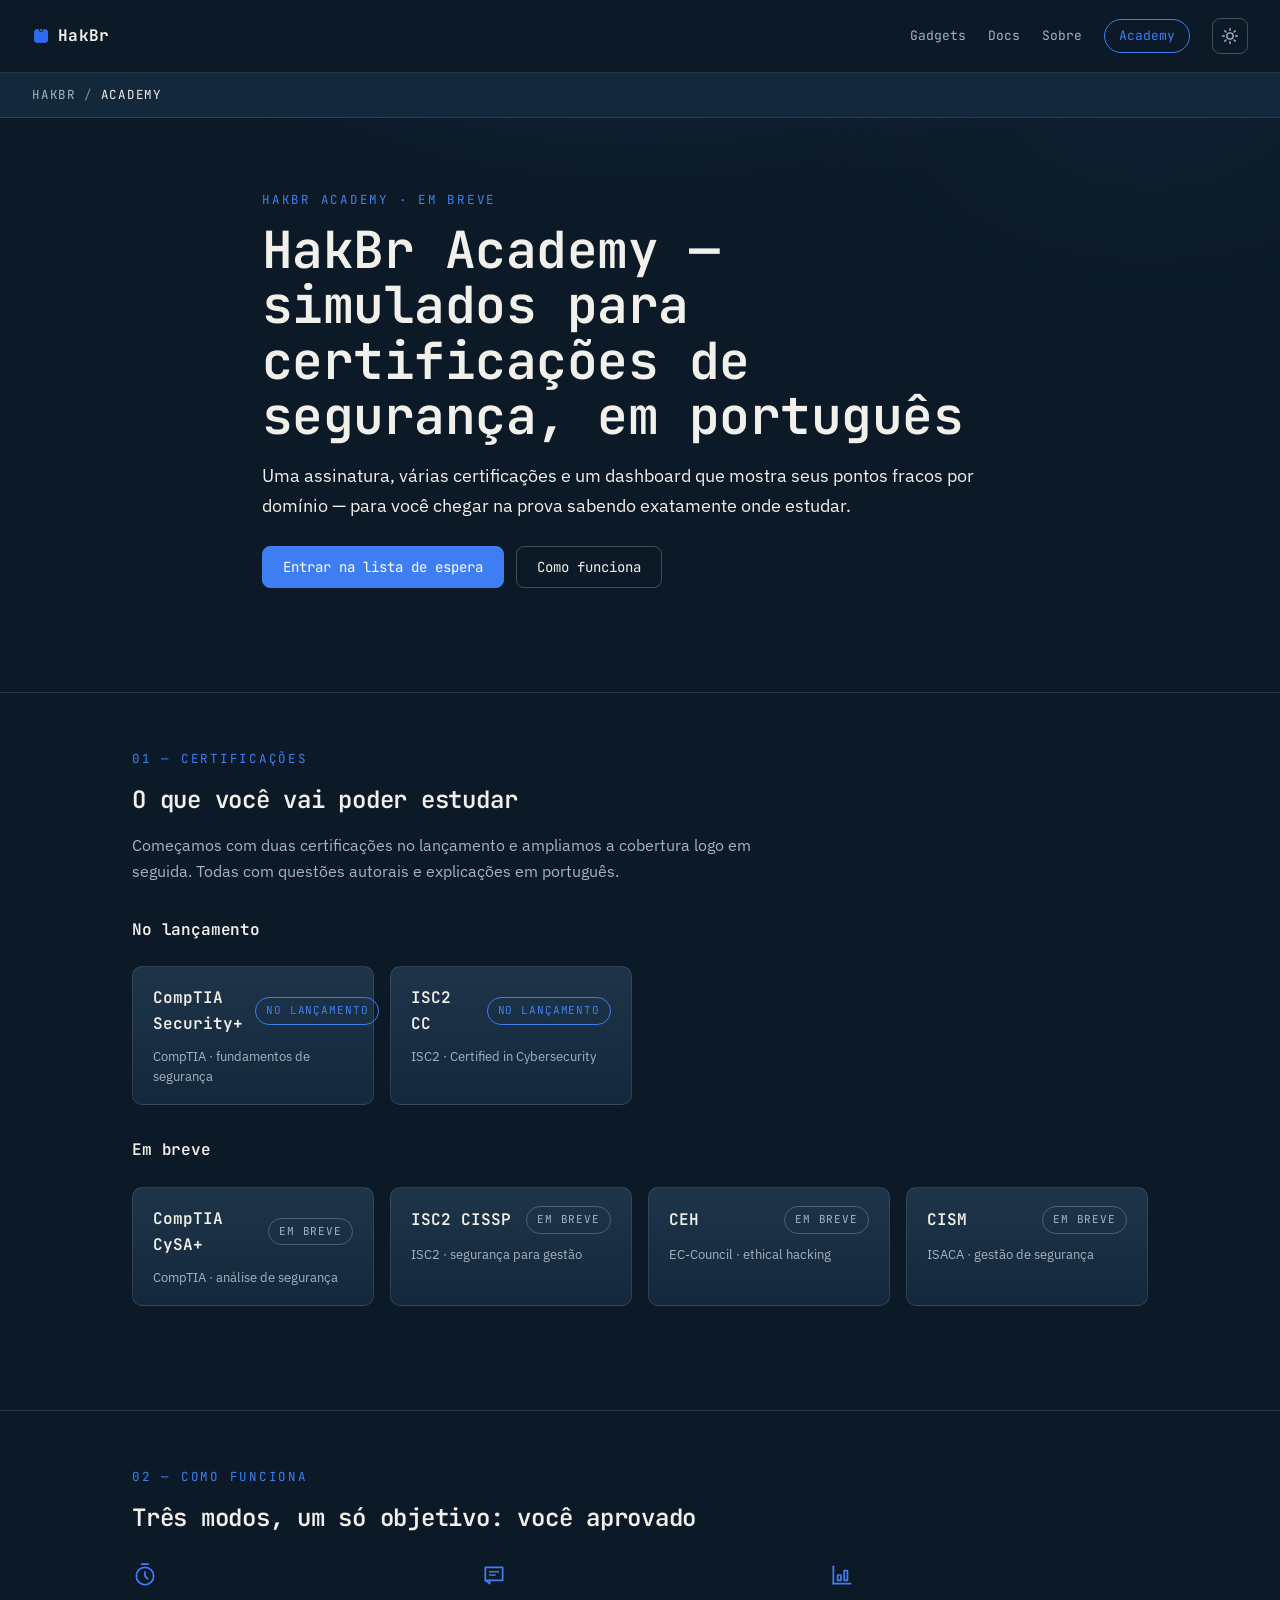
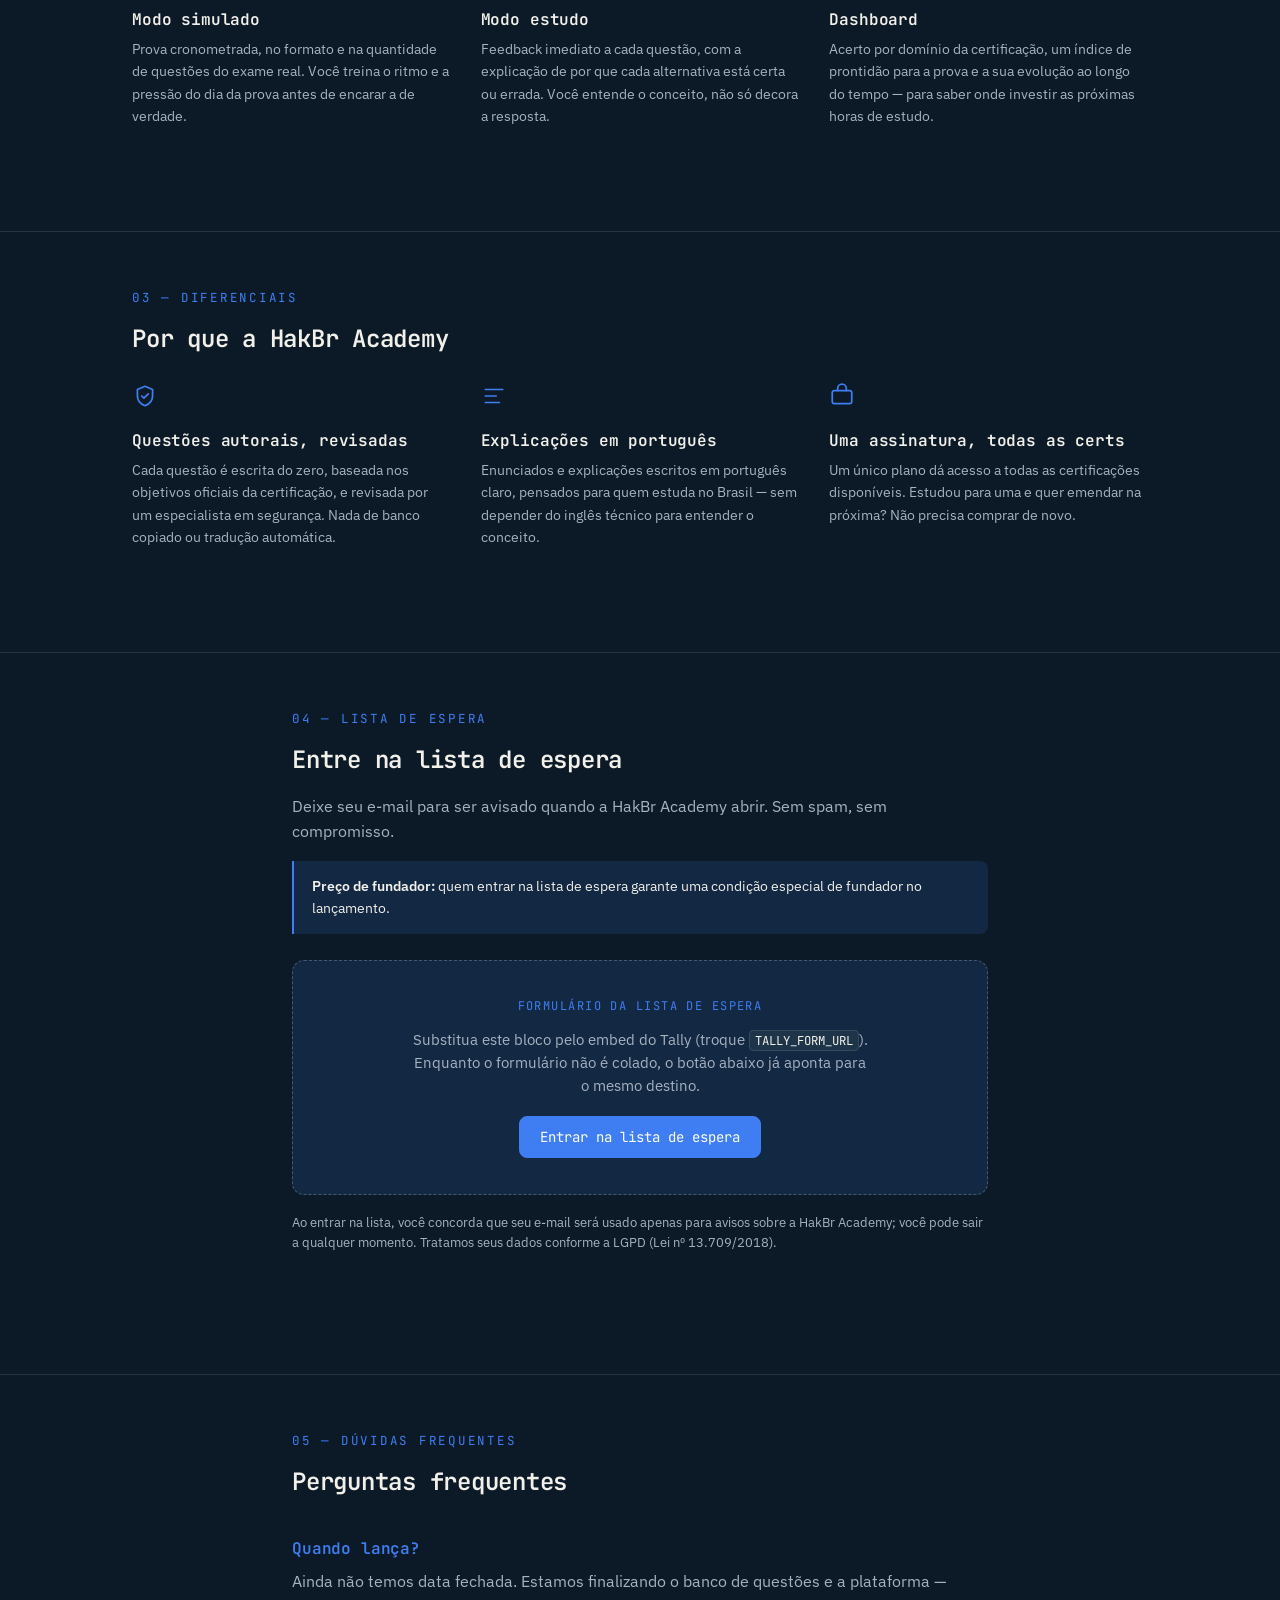
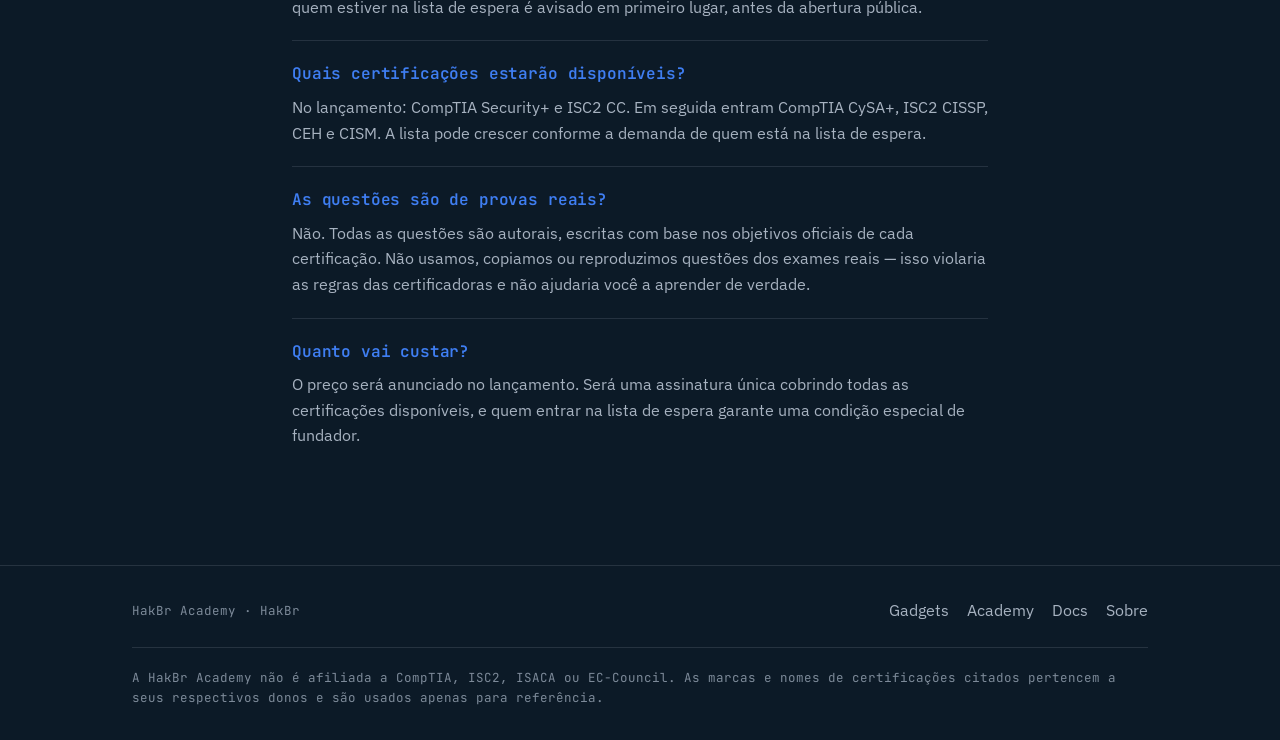
==== academy/index.html @ 8140ad3b "Facelift do site + página HakBr Academy Design system: - Tokens dark/light em style.css; escuro é o " ====
<!DOCTYPE html>
<html lang="pt-BR">
<head>
<meta charset="UTF-8">
<meta name="viewport" content="width=device-width, initial-scale=1.0">
<script>try{if(localStorage.getItem('hakbr-theme')==='light')document.documentElement.setAttribute('data-theme','light');}catch(e){}</script>
<title>HakBr Academy — simulados para certificações de segurança</title>
<meta name="description" content="HakBr Academy: simulados para certificações de segurança, em português. Uma assinatura, várias certificações e um dashboard que mostra seus pontos fracos por domínio. Entre na lista de espera.">
<meta property="og:type" content="website">
<meta property="og:site_name" content="HakBr">
<meta property="og:title" content="HakBr Academy — simulados para certificações de segurança, em português">
<meta property="og:description" content="Uma assinatura, várias certificações e um dashboard que mostra seus pontos fracos por domínio. Entre na lista de espera.">
<meta property="og:url" content="https://hakbr.com.br/academy/">
<meta property="og:image" content="https://hakbr.com.br/assets/og.jpg">
<meta property="og:image:width" content="1200">
<meta property="og:image:height" content="630">
<meta name="twitter:card" content="summary_large_image">
<link rel="icon" href="../favicon.ico" sizes="any">
<link rel="icon" href="../assets/favicon.svg" type="image/svg+xml">
<link rel="apple-touch-icon" href="../apple-touch-icon.png">
<link rel="preconnect" href="https://fonts.googleapis.com">
<link href="https://fonts.googleapis.com/css2?family=IBM+Plex+Sans:wght@400;500;600&family=JetBrains+Mono:wght@400;500;600;700&display=swap" rel="stylesheet">
<link rel="stylesheet" href="../style.css">
</head>
<body>

<header class="topbar">
  <a class="wordmark" href="../"><img src="../assets/hakbr-logo.png" alt="" width="18" height="18" style="width:18px;height:18px">HakBr</a>
  <nav class="topbar-links">
    <a href="../#produtos">Gadgets</a>
    <a href="../thehacklab/docs/">Docs</a>
    <a href="../sobre/">Sobre</a>
    <a class="nav-academy" href="./" aria-current="page">Academy</a>
    <button class="theme-toggle" type="button" aria-label="Alternar tema">
      <svg class="icon-sun" viewBox="0 0 24 24" fill="none" stroke="currentColor" stroke-width="1.8" stroke-linecap="round" aria-hidden="true"><circle cx="12" cy="12" r="4.2"/><path d="M12 2v2.5M12 19.5V22M4.9 4.9l1.8 1.8M17.3 17.3l1.8 1.8M2 12h2.5M19.5 12H22M4.9 19.1l1.8-1.8M17.3 6.7l1.8-1.8"/></svg>
      <svg class="icon-moon" viewBox="0 0 24 24" fill="none" stroke="currentColor" stroke-width="1.8" stroke-linecap="round" stroke-linejoin="round" aria-hidden="true"><path d="M20 14.5A8 8 0 0 1 9.5 4a7 7 0 1 0 10.5 10.5z"/></svg>
    </button>
  </nav>
</header>

<div class="crumbbar">
  <div class="brand-crumb">
    <a href="../">HAKBR</a>
    <span class="sep">/</span>
    <span class="current">ACADEMY</span>
  </div>
</div>

<main>
  <!-- ================= HERO ================= -->
  <section class="section" style="padding-top:72px; padding-bottom:56px;">
    <div class="wrap" style="max-width:820px;">
      <p class="eyebrow">HakBr Academy · Em breve</p>
      <h1>HakBr Academy — simulados para certificações de segurança, em português</h1>
      <p class="lede">Uma assinatura, várias certificações e um dashboard que mostra seus pontos fracos por domínio — para você chegar na prova sabendo exatamente onde estudar.</p>
      <div class="hero-cta">
        <a class="btn" href="#lista-espera">Entrar na lista de espera</a>
        <a class="btn btn--ghost" href="#como-funciona">Como funciona</a>
      </div>
    </div>
  </section>

  <hr class="rule">

  <!-- ================= CERTIFICAÇÕES ================= -->
  <section class="section" id="certificacoes" style="padding-top:8px;">
    <div class="wrap-wide">
      <p class="eyebrow">01 — Certificações</p>
      <h2>O que você vai poder estudar</h2>
      <p style="max-width:640px;">Começamos com duas certificações no lançamento e ampliamos a cobertura logo em seguida. Todas com questões autorais e explicações em português.</p>

      <h3 style="margin-top:32px; font-size:1rem;">No lançamento</h3>
      <div class="cert-grid">
        <div class="cert-card">
          <div class="product-card-top">
            <p class="cert-name">CompTIA Security+</p>
            <span class="badge">No lançamento</span>
          </div>
          <p class="cert-org">CompTIA · fundamentos de segurança</p>
        </div>
        <div class="cert-card">
          <div class="product-card-top">
            <p class="cert-name">ISC2 CC</p>
            <span class="badge">No lançamento</span>
          </div>
          <p class="cert-org">ISC2 · Certified in Cybersecurity</p>
        </div>
      </div>

      <h3 style="margin-top:32px; font-size:1rem;">Em breve</h3>
      <div class="cert-grid">
        <div class="cert-card">
          <div class="product-card-top">
            <p class="cert-name">CompTIA CySA+</p>
            <span class="badge badge--muted">Em breve</span>
          </div>
          <p class="cert-org">CompTIA · análise de segurança</p>
        </div>
        <div class="cert-card">
          <div class="product-card-top">
            <p class="cert-name">ISC2 CISSP</p>
            <span class="badge badge--muted">Em breve</span>
          </div>
          <p class="cert-org">ISC2 · segurança para gestão</p>
        </div>
        <div class="cert-card">
          <div class="product-card-top">
            <p class="cert-name">CEH</p>
            <span class="badge badge--muted">Em breve</span>
          </div>
          <p class="cert-org">EC-Council · ethical hacking</p>
        </div>
        <div class="cert-card">
          <div class="product-card-top">
            <p class="cert-name">CISM</p>
            <span class="badge badge--muted">Em breve</span>
          </div>
          <p class="cert-org">ISACA · gestão de segurança</p>
        </div>
      </div>
    </div>
  </section>

  <hr class="rule">

  <!-- ================= COMO FUNCIONA ================= -->
  <section class="section" id="como-funciona" style="padding-top:8px;">
    <div class="wrap-wide">
      <p class="eyebrow">02 — Como funciona</p>
      <h2>Três modos, um só objetivo: você aprovado</h2>
      <ul class="feature-row" style="margin-top:24px;">
        <li>
          <svg class="feat-ic" viewBox="0 0 24 24" aria-hidden="true">
            <circle cx="12" cy="13" r="8"/>
            <path d="M12 9v4l2.5 2.5"/>
            <path d="M9 2h6"/>
          </svg>
          <h3>Modo simulado</h3>
          <p>Prova cronometrada, no formato e na quantidade de questões do exame real. Você treina o ritmo e a pressão do dia da prova antes de encarar a de verdade.</p>
        </li>
        <li>
          <svg class="feat-ic" viewBox="0 0 24 24" aria-hidden="true">
            <path d="M4 5h16v12H4z"/>
            <path d="M4 17l4 3v-3"/>
            <path d="M8 9h8M8 12h5"/>
          </svg>
          <h3>Modo estudo</h3>
          <p>Feedback imediato a cada questão, com a explicação de por que cada alternativa está certa ou errada. Você entende o conceito, não só decora a resposta.</p>
        </li>
        <li>
          <svg class="feat-ic" viewBox="0 0 24 24" aria-hidden="true">
            <path d="M4 20V4"/>
            <path d="M4 20h16"/>
            <rect x="8" y="12" width="3" height="5"/>
            <rect x="14" y="8" width="3" height="9"/>
          </svg>
          <h3>Dashboard</h3>
          <p>Acerto por domínio da certificação, um índice de prontidão para a prova e a sua evolução ao longo do tempo — para saber onde investir as próximas horas de estudo.</p>
        </li>
      </ul>
    </div>
  </section>

  <hr class="rule">

  <!-- ================= DIFERENCIAIS ================= -->
  <section class="section" id="diferenciais" style="padding-top:8px;">
    <div class="wrap-wide">
      <p class="eyebrow">03 — Diferenciais</p>
      <h2>Por que a HakBr Academy</h2>
      <ul class="feature-row" style="margin-top:24px;">
        <li>
          <svg class="feat-ic" viewBox="0 0 24 24" aria-hidden="true">
            <path d="M9 12l2 2 4-4"/>
            <path d="M12 3l7 3v6c0 4.5-3 7.5-7 9-4-1.5-7-4.5-7-9V6z"/>
          </svg>
          <h3>Questões autorais, revisadas</h3>
          <p>Cada questão é escrita do zero, baseada nos objetivos oficiais da certificação, e revisada por um especialista em segurança. Nada de banco copiado ou tradução automática.</p>
        </li>
        <li>
          <svg class="feat-ic" viewBox="0 0 24 24" aria-hidden="true">
            <path d="M4 6h16"/>
            <path d="M4 12h10"/>
            <path d="M4 18h13"/>
          </svg>
          <h3>Explicações em português</h3>
          <p>Enunciados e explicações escritos em português claro, pensados para quem estuda no Brasil — sem depender do inglês técnico para entender o conceito.</p>
        </li>
        <li>
          <svg class="feat-ic" viewBox="0 0 24 24" aria-hidden="true">
            <rect x="3" y="7" width="18" height="12" rx="2"/>
            <path d="M8 7V5a4 4 0 0 1 8 0v2"/>
          </svg>
          <h3>Uma assinatura, todas as certs</h3>
          <p>Um único plano dá acesso a todas as certificações disponíveis. Estudou para uma e quer emendar na próxima? Não precisa comprar de novo.</p>
        </li>
      </ul>
    </div>
  </section>

  <hr class="rule">

  <!-- ================= LISTA DE ESPERA ================= -->
  <section class="section" id="lista-espera" style="padding-top:8px;">
    <div class="wrap">
      <p class="eyebrow">04 — Lista de espera</p>
      <h2>Entre na lista de espera</h2>
      <p>Deixe seu e-mail para ser avisado quando a HakBr Academy abrir. Sem spam, sem compromisso.</p>

      <div class="founder-note">
        <strong>Preço de fundador:</strong> quem entrar na lista de espera garante uma condição especial de fundador no lançamento.
      </div>

      <!--
        ==========================================================================
        LISTA DE ESPERA — EMBED DO TALLY
        Como preencher:
          1. No Tally, abra o formulário → Share → Embed → "Standard".
          2. Copie o <iframe> gerado e substitua TODO o bloco .form-placeholder
             abaixo por ele; OU troque apenas TALLY_FORM_URL (2 ocorrências:
             o iframe comentado logo abaixo e o href do botão) e descomente o iframe.
        Exemplo de src: https://tally.so/embed/XXXXXX?alignLeft=1&transparentBackground=1&hideTitle=1
        ==========================================================================
      -->
      <div class="waitlist-form">
        <!--
        <iframe
          src="TALLY_FORM_URL"
          width="100%" height="500" frameborder="0" marginheight="0" marginwidth="0"
          title="Lista de espera — HakBr Academy"
          style="border:1px solid var(--line); border-radius:12px;"></iframe>
        -->
        <div class="form-placeholder" role="note">
          <p class="mono">Formulário da lista de espera</p>
          <p>Substitua este bloco pelo embed do Tally (troque <code>TALLY_FORM_URL</code>). Enquanto o formulário não é colado, o botão abaixo já aponta para o mesmo destino.</p>
          <a class="btn" href="TALLY_FORM_URL">Entrar na lista de espera</a>
        </div>
      </div>

      <p class="consent">
        Ao entrar na lista, você concorda que seu e-mail será usado apenas para avisos sobre a
        HakBr Academy; você pode sair a qualquer momento. Tratamos seus dados conforme a LGPD
        (Lei nº 13.709/2018).
      </p>
    </div>
  </section>

  <hr class="rule">

  <!-- ================= FAQ ================= -->
  <section class="section" id="faq" style="padding-top:8px;">
    <div class="wrap">
      <p class="eyebrow">05 — Dúvidas frequentes</p>
      <h2>Perguntas frequentes</h2>

      <div class="faq-item">
        <h3>Quando lança?</h3>
        <p>Ainda não temos data fechada. Estamos finalizando o banco de questões e a plataforma — quem estiver na lista de espera é avisado em primeiro lugar, antes da abertura pública.</p>
      </div>
      <div class="faq-item">
        <h3>Quais certificações estarão disponíveis?</h3>
        <p>No lançamento: CompTIA Security+ e ISC2 CC. Em seguida entram CompTIA CySA+, ISC2 CISSP, CEH e CISM. A lista pode crescer conforme a demanda de quem está na lista de espera.</p>
      </div>
      <div class="faq-item">
        <h3>As questões são de provas reais?</h3>
        <p>Não. Todas as questões são autorais, escritas com base nos objetivos oficiais de cada certificação. Não usamos, copiamos ou reproduzimos questões dos exames reais — isso violaria as regras das certificadoras e não ajudaria você a aprender de verdade.</p>
      </div>
      <div class="faq-item">
        <h3>Quanto vai custar?</h3>
        <p>O preço será anunciado no lançamento. Será uma assinatura única cobrindo todas as certificações disponíveis, e quem entrar na lista de espera garante uma condição especial de fundador.</p>
      </div>
    </div>
  </section>
</main>

<footer>
  <div class="wrap-wide" style="flex-direction:column; align-items:stretch; gap:16px;">
    <div style="display:flex; justify-content:space-between; align-items:center; flex-wrap:wrap; gap:12px;">
      <p>HakBr Academy · HakBr</p>
      <nav class="foot-links" aria-label="Rodapé">
        <a href="../#produtos">Gadgets</a>
        <a href="./">Academy</a>
        <a href="../thehacklab/docs/">Docs</a>
        <a href="../sobre/">Sobre</a>
      </nav>
    </div>
    <p class="disclaimer">
      A HakBr Academy não é afiliada a CompTIA, ISC2, ISACA ou EC-Council. As marcas e nomes de
      certificações citados pertencem a seus respectivos donos e são usados apenas para referência.
    </p>
  </div>
</footer>

<script src="../app.js" defer></script>
</body>
</html>
---- style.css ----
/* ==========================================================================
   HakBr — Design tokens
   Tema escuro (padrão) + tema claro via [data-theme="light"] no <html>.
   Uma única cor de destaque: o azul HakBr. Paleta ancorada na logo
   (navy #14283c + creme #f2f0ea).
   ========================================================================== */

:root {
  /* --- Tema ESCURO (padrão) --- */
  --bg-void: #0c1a27;
  --bg-panel: #14283c;
  --bg-panel-raised: #1e3448;
  --bg-inset: #0a1620;
  --line: rgba(220, 228, 240, 0.12);
  --line-strong: rgba(220, 228, 240, 0.26);

  /* Cor de destaque — única (azul HakBr) */
  --accent: #3f7ef2;
  --accent-hover: #5f96f6;
  --accent-quiet: rgba(63, 126, 242, 0.14);
  --on-accent: #ffffff;

  /* Detalhe pontual do Eclipse (produto RF) — não é cor de UI */
  --eclipse-cyan: #4ac6d4;

  --text-primary: #f2f0ea;
  --text-muted: #a7b2c0;
  --text-faint: #7d8a99;

  --warn-bg: rgba(240, 166, 58, 0.1);
  --warn-border: rgba(240, 166, 58, 0.4);
  --warn-text: #f0a63a;

  --glow-1: rgba(63, 126, 242, 0.14);
  --glow-2: rgba(63, 126, 242, 0.05);

  --shadow-card: none;

  /* Tipografia */
  --font-mono: "JetBrains Mono", ui-monospace, "SF Mono", Menlo, monospace;
  --font-body: "IBM Plex Sans", -apple-system, BlinkMacSystemFont, sans-serif;

  /* Layout */
  --content-width: 760px;
  --wide-width: 1080px;

  color-scheme: dark;
}

/* --- Tema CLARO --- */
:root[data-theme="light"] {
  --bg-void: #f7f6f2;
  --bg-panel: #ffffff;
  --bg-panel-raised: #ffffff;
  --bg-inset: #f0eee7;
  --line: rgba(20, 40, 60, 0.12);
  --line-strong: rgba(20, 40, 60, 0.26);

  --accent: #1f4fd0;
  --accent-hover: #163fb0;
  --accent-quiet: rgba(31, 79, 208, 0.09);
  --on-accent: #ffffff;

  --eclipse-cyan: #0f8393;

  --text-primary: #14283c;
  --text-muted: #4a5766;
  --text-faint: #5c6875;

  --warn-bg: rgba(180, 83, 9, 0.08);
  --warn-border: rgba(180, 83, 9, 0.38);
  --warn-text: #9a4708;

  --glow-1: rgba(63, 126, 242, 0.07);
  --glow-2: rgba(63, 126, 242, 0.03);

  --shadow-card: 0 1px 2px rgba(20, 40, 60, 0.06), 0 6px 20px rgba(20, 40, 60, 0.05);

  color-scheme: light;
}

* { box-sizing: border-box; }

html { scroll-behavior: smooth; }

@media (prefers-reduced-motion: reduce) {
  html { scroll-behavior: auto; }
  * { animation-duration: 0.01ms !important; transition-duration: 0.01ms !important; }
}

body {
  margin: 0;
  background: var(--bg-void);
  color: var(--text-primary);
  font-family: var(--font-body);
  font-size: 16px;
  line-height: 1.6;
  -webkit-font-smoothing: antialiased;
  transition: background 0.2s ease, color 0.2s ease;
}

/* Fundo com radial glow sutil, ecoando o rim-light das fotos do produto */
body::before {
  content: "";
  position: fixed;
  inset: 0;
  background:
    radial-gradient(ellipse 900px 500px at 50% -10%, var(--glow-1), transparent 60%),
    radial-gradient(ellipse 600px 400px at 90% 10%, var(--glow-2), transparent 60%);
  pointer-events: none;
  z-index: 0;
}

a { color: var(--accent); text-decoration: none; }
a:hover { color: var(--accent-hover); text-decoration: underline; }
a:focus-visible, button:focus-visible {
  outline: 2px solid var(--accent);
  outline-offset: 3px;
  border-radius: 4px;
}

img { max-width: 100%; display: block; }

/* ---------- Topo / marca ---------- */

.topbar {
  position: relative;
  z-index: 2;
  display: flex;
  align-items: center;
  justify-content: space-between;
  gap: 16px;
  padding: 18px 32px;
  border-bottom: 1px solid var(--line);
  background: var(--bg-void);
}

/* Wordmark HakBr — usado no header de TODAS as páginas */
.wordmark {
  display: inline-flex;
  align-items: center;
  gap: 8px;
  font-family: var(--font-mono);
  font-weight: 700;
  font-size: 16px;
  letter-spacing: 0.02em;
  color: var(--text-primary);
}

.wordmark img {
  width: 18px;
  height: 18px;
  flex-shrink: 0;
}

.wordmark:hover { color: var(--accent); text-decoration: none; }

.topbar-links {
  font-family: var(--font-mono);
  font-size: 13px;
  display: flex;
  align-items: center;
  gap: 22px;
}

.topbar-links a {
  color: var(--text-muted);
  text-decoration: none;
}

.topbar-links a:hover { color: var(--accent); text-decoration: none; }

/* Link "Academy" em destaque (pill accent) */
.topbar-links a.nav-academy {
  color: var(--accent);
  border: 1px solid var(--accent);
  border-radius: 100px;
  padding: 6px 14px;
  transition: background 0.15s ease, color 0.15s ease;
}

.topbar-links a.nav-academy:hover {
  background: var(--accent);
  color: var(--on-accent);
}

/* Botão de alternância de tema */
.theme-toggle {
  display: inline-flex;
  align-items: center;
  justify-content: center;
  width: 36px;
  height: 36px;
  padding: 0;
  border: 1px solid var(--line-strong);
  border-radius: 8px;
  background: transparent;
  color: var(--text-muted);
  cursor: pointer;
  transition: border-color 0.15s ease, color 0.15s ease;
}

.theme-toggle:hover { border-color: var(--accent); color: var(--accent); }
.theme-toggle svg { width: 18px; height: 18px; display: block; }

/* Sol visível no escuro (clique → claro); lua visível no claro (clique → escuro) */
.theme-toggle .icon-moon { display: none; }
.theme-toggle .icon-sun { display: block; }
:root[data-theme="light"] .theme-toggle .icon-sun { display: none; }
:root[data-theme="light"] .theme-toggle .icon-moon { display: block; }

/* ---------- Barra de breadcrumb (páginas internas) ---------- */

.crumbbar {
  position: relative;
  z-index: 1;
  display: flex;
  align-items: center;
  gap: 12px;
  padding: 12px 32px;
  border-bottom: 1px solid var(--line);
  background: var(--bg-panel);
}

.crumb-logo {
  width: 26px;
  height: 26px;
  border-radius: 6px;
  border: 1px solid var(--line);
  flex-shrink: 0;
}

.brand-crumb {
  font-family: var(--font-mono);
  font-size: 12.5px;
  letter-spacing: 0.06em;
  color: var(--text-muted);
  display: flex;
  align-items: center;
  gap: 8px;
  flex-wrap: wrap;
}

.brand-crumb .sep { color: var(--text-faint); }
.brand-crumb .current { color: var(--text-primary); }
.brand-crumb a { color: var(--text-muted); }
.brand-crumb a:hover { color: var(--accent); }

/* ---------- Sinal de RF — assinatura do Eclipse ---------- */

.signal-mark {
  --r: 46px;
  width: 96px;
  height: 96px;
  position: relative;
  flex-shrink: 0;
}

.signal-mark svg { width: 100%; height: 100%; }

.signal-mark .arc {
  fill: none;
  stroke: var(--accent);
  stroke-width: 2;
  opacity: 0;
  animation: pulse-arc 3.2s ease-in-out infinite;
  transform-origin: center;
}

.signal-mark .arc:nth-child(1) { animation-delay: 0s; stroke: var(--eclipse-cyan); }
.signal-mark .arc:nth-child(2) { animation-delay: 0.35s; }
.signal-mark .arc:nth-child(3) { animation-delay: 0.7s; }

.signal-mark .core { fill: var(--eclipse-cyan); }

@keyframes pulse-arc {
  0% { opacity: 0; }
  20% { opacity: 0.9; }
  60% { opacity: 0.15; }
  100% { opacity: 0; }
}

/* ---------- Teclado HID — assinatura do Payload ---------- */

.hid-mark {
  width: 96px;
  height: 96px;
  position: relative;
  flex-shrink: 0;
}

.hid-mark svg { width: 100%; height: 100%; }

.hid-mark .kb {
  fill: none;
  stroke: var(--accent);
  stroke-width: 2.5;
}

.hid-mark .key {
  fill: var(--accent);
  opacity: 0.32;
  animation: hid-keypress 2.8s ease-in-out infinite;
}

.hid-mark .key:nth-of-type(2) { animation-delay: 0s; }
.hid-mark .key:nth-of-type(3) { animation-delay: 0.14s; }
.hid-mark .key:nth-of-type(4) { animation-delay: 0.28s; }
.hid-mark .key:nth-of-type(5) { animation-delay: 0.42s; }
.hid-mark .key:nth-of-type(6) { animation-delay: 0.56s; }
.hid-mark .key:nth-of-type(7) { animation-delay: 0.7s; }
.hid-mark .key:nth-of-type(8) { animation-delay: 0.84s; }
.hid-mark .key:nth-of-type(9) { animation-delay: 0.98s; }
.hid-mark .key--space { animation-delay: 1.16s; }

@keyframes hid-keypress {
  0%, 100% { opacity: 0.32; }
  6% { opacity: 1; }
  26% { opacity: 0.32; }
}

/* ---------- Divisores ---------- */

.rule {
  border: none;
  border-top: 1px solid var(--line);
  margin: 48px 0;
}

.eyebrow {
  font-family: var(--font-mono);
  font-size: 12.5px;
  letter-spacing: 0.14em;
  text-transform: uppercase;
  color: var(--accent);
  margin: 0 0 12px;
}

/* ---------- Containers ---------- */

.wrap {
  position: relative;
  z-index: 1;
  max-width: var(--content-width);
  margin: 0 auto;
  padding: 0 32px;
}

.wrap-wide {
  position: relative;
  z-index: 1;
  max-width: var(--wide-width);
  margin: 0 auto;
  padding: 0 32px;
}

/* ---------- Tipografia de conteúdo ---------- */

h1, h2, h3 {
  font-family: var(--font-mono);
  font-weight: 600;
  letter-spacing: -0.01em;
  color: var(--text-primary);
}

h1 { font-size: clamp(2.1rem, 4vw, 3.2rem); line-height: 1.08; margin: 0 0 18px; }
h2 { font-size: 1.5rem; margin: 0 0 14px; }
h3 { font-size: 1.1rem; margin: 0 0 10px; }

p { color: var(--text-muted); margin: 0 0 16px; }
p.lede { color: var(--text-primary); font-size: 1.15rem; }
strong { color: var(--text-primary); font-weight: 600; }

code {
  font-family: var(--font-mono);
  font-size: 0.85em;
  background: var(--bg-panel-raised);
  border: 1px solid var(--line);
  border-radius: 4px;
  padding: 1px 5px;
  color: var(--text-primary);
  overflow-wrap: anywhere;
}

code.block {
  display: block;
  margin-top: 6px;
  padding: 8px 10px;
  line-height: 1.5;
}

pre {
  font-family: var(--font-mono);
  font-size: 12.5px;
  line-height: 1.65;
  background: var(--bg-inset);
  border: 1px solid var(--line);
  border-radius: 8px;
  padding: 16px 18px;
  margin: 0;
  overflow-x: auto;
  color: var(--text-primary);
}

pre code {
  font-size: inherit;
  background: none;
  border: 0;
  border-radius: 0;
  padding: 0;
  color: inherit;
  overflow-wrap: normal;
  white-space: pre;
}

pre .cm { color: var(--text-faint); }

.section { padding: 56px 0; }

/* ---------- Botões ---------- */

.hero-cta {
  display: flex;
  flex-wrap: wrap;
  gap: 12px;
  margin-top: 26px;
}

.btn {
  display: inline-block;
  font-family: var(--font-mono);
  font-size: 14px;
  line-height: 1;
  padding: 13px 20px;
  border-radius: 8px;
  background: var(--accent);
  color: var(--on-accent);
  border: 1px solid var(--accent);
  text-decoration: none;
  transition: background 0.15s ease, border-color 0.15s ease;
}

.btn:hover { background: var(--accent-hover); border-color: var(--accent-hover); color: var(--on-accent); text-decoration: none; }

.btn--ghost {
  background: transparent;
  color: var(--text-primary);
  border-color: var(--line-strong);
}

.btn--ghost:hover { background: var(--accent-quiet); border-color: var(--accent); color: var(--text-primary); }

/* ---------- Linha de relação de marca (hero da home) ---------- */

.hero-relation {
  margin-top: 14px;
  padding-left: 14px;
  border-left: 2px solid var(--accent);
  font-size: 0.98rem;
  color: var(--text-muted);
}

/* ---------- Byline em cabeçalho de seção ---------- */

.section-byline {
  margin: 0;
  font-family: var(--font-mono);
  font-size: 12.5px;
  line-height: 1.5;
  color: var(--text-muted);
}

/* ---------- Painel / card ---------- */

.panel {
  background: linear-gradient(180deg, var(--bg-panel-raised), var(--bg-panel));
  border: 1px solid var(--line);
  border-radius: 10px;
  padding: 28px 30px;
  box-shadow: var(--shadow-card);
}

a.panel {
  display: block;
  transition: border-color 0.15s ease, transform 0.15s ease;
}

a.panel:hover {
  border-color: var(--accent);
  transform: translateY(-2px);
  text-decoration: none;
}

/* ---------- Catálogo de produtos (home) ---------- */

.section-head {
  display: flex;
  align-items: center;
  gap: 18px;
  margin-bottom: 30px;
}

.line-logo {
  width: 54px;
  height: 54px;
  border-radius: 10px;
  border: 1px solid var(--line);
  flex-shrink: 0;
}

.product-grid {
  display: grid;
  grid-template-columns: repeat(auto-fill, minmax(280px, 1fr));
  gap: 20px;
}

.product-cell {
  display: flex;
  flex-direction: column;
  gap: 10px;
}

.product-cell .product-card { flex: 1; }

.buy-link {
  display: block;
  font-family: var(--font-mono);
  font-size: 13px;
  text-align: center;
  color: var(--accent);
  border: 1px solid var(--line-strong);
  border-radius: 10px;
  padding: 12px 14px;
  text-decoration: none;
  transition: border-color 0.15s ease, background 0.15s ease;
}

.buy-link:hover {
  border-color: var(--accent);
  background: var(--accent-quiet);
  color: var(--accent);
  text-decoration: none;
}

.product-card {
  display: flex;
  flex-direction: column;
  background: linear-gradient(180deg, var(--bg-panel-raised), var(--bg-panel));
  border: 1px solid var(--line);
  border-radius: 12px;
  overflow: hidden;
  text-decoration: none;
  box-shadow: var(--shadow-card);
  transition: border-color 0.15s ease, transform 0.15s ease;
}

a.product-card:hover {
  border-color: var(--accent);
  transform: translateY(-2px);
  text-decoration: none;
}

.product-card-media {
  aspect-ratio: 1 / 1;
  background: var(--bg-inset);
  border-bottom: 1px solid var(--line);
}

.product-card-media img {
  width: 100%;
  height: 100%;
  object-fit: cover;
  display: block;
}

.product-card-media--empty {
  display: flex;
  align-items: center;
  justify-content: center;
  color: var(--text-faint);
  font-family: var(--font-mono);
  font-size: 30px;
}

.product-card-body {
  flex: 1;
  padding: 20px 22px 22px;
  display: flex;
  flex-direction: column;
  gap: 10px;
}

.product-card-top {
  display: flex;
  align-items: center;
  justify-content: space-between;
  gap: 12px;
}

.product-card-top h3 { margin: 0; }

.product-card-body p {
  margin: 0;
  font-size: 14.5px;
}

.spec-chips {
  list-style: none;
  padding: 0;
  margin: 0;
  display: flex;
  flex-wrap: wrap;
  gap: 6px;
}

.spec-chips li {
  font-family: var(--font-mono);
  font-size: 11px;
  color: var(--text-muted);
  border: 1px solid var(--line);
  border-radius: 6px;
  padding: 3px 8px;
}

.product-card-cta {
  margin-top: auto;
  font-family: var(--font-mono);
  font-size: 13px;
  color: var(--accent);
}

.badge {
  font-family: var(--font-mono);
  font-size: 11px;
  letter-spacing: 0.08em;
  text-transform: uppercase;
  color: var(--accent);
  border: 1px solid var(--accent);
  border-radius: 100px;
  padding: 4px 10px;
  white-space: nowrap;
}

.badge--muted { color: var(--text-muted); border-color: var(--line-strong); }

.product-card.is-soon { opacity: 0.7; }

/* Foto de produto no topo das páginas de produto */
.hero-shot {
  margin: 0 auto;
  max-width: 620px;
  aspect-ratio: 4 / 3;
  border: 1px solid var(--line);
  border-radius: 12px;
  overflow: hidden;
  background: var(--bg-inset);
}

.hero-shot img {
  width: 100%;
  height: 100%;
  object-fit: cover;
  object-position: center 62%;
  display: block;
}

/* ---------- Linha de destaques (página de produto) ---------- */

.feature-row {
  list-style: none;
  padding: 0;
  margin: 0;
  display: grid;
  grid-template-columns: repeat(auto-fit, minmax(210px, 1fr));
  gap: 26px 30px;
}

.feat-ic {
  width: 26px;
  height: 26px;
  fill: none;
  stroke: var(--accent);
  stroke-width: 1.6;
  stroke-linecap: round;
  stroke-linejoin: round;
  margin-bottom: 12px;
}

.feature-row h3 {
  font-size: 1rem;
  margin: 0 0 5px;
}

.feature-row p {
  font-size: 14px;
  margin: 0;
}

/* ---------- Aviso de uso ético ---------- */

.notice {
  border: 1px solid var(--warn-border);
  background: var(--warn-bg);
  border-radius: 10px;
  padding: 22px 24px;
  display: flex;
  gap: 16px;
  align-items: flex-start;
}

.notice .glyph {
  font-family: var(--font-mono);
  color: var(--warn-text);
  font-size: 20px;
  line-height: 1;
  margin-top: 2px;
}

.notice h3 { color: var(--warn-text); margin-bottom: 8px; }
.notice p { color: var(--text-primary); margin-bottom: 0; }

/* ---------- Tabela de specs ---------- */

table.specs {
  width: 100%;
  border-collapse: collapse;
  font-size: 14.5px;
}

table.specs tr { border-bottom: 1px solid var(--line); }
table.specs tr:last-child { border-bottom: none; }

table.specs th, table.specs td {
  text-align: left;
  padding: 13px 4px;
  vertical-align: top;
}

table.specs th {
  font-family: var(--font-mono);
  font-weight: 500;
  color: var(--text-muted);
  width: 38%;
}

table.specs td { color: var(--text-primary); }

/* ---------- Passos numerados ---------- */

.steps { counter-reset: step; list-style: none; padding: 0; margin: 0; }

.steps > li {
  counter-increment: step;
  position: relative;
  padding: 0 0 28px 48px;
  border-left: 1px solid var(--line);
  margin-left: 15px;
}

.steps > li:last-child { border-left-color: transparent; padding-bottom: 0; }

.steps > li::before {
  content: counter(step, decimal-leading-zero);
  position: absolute;
  left: -15px;
  top: 0;
  width: 30px;
  height: 30px;
  border-radius: 50%;
  background: var(--bg-panel-raised);
  border: 1px solid var(--accent);
  color: var(--accent);
  font-family: var(--font-mono);
  font-size: 12px;
  display: flex;
  align-items: center;
  justify-content: center;
}

.steps h3 { margin-bottom: 6px; }
.steps h4 { font-size: 0.95rem; margin: 0; color: var(--text-primary); }
.steps p { margin-bottom: 0; }

.steps > li > * + p,
.steps > li > * + ul,
.steps > li > * + ol,
.steps > li > * + pre,
.steps > li > * + h4,
.steps > li > * + details,
.steps > li > * + .block { margin-top: 12px; }
.steps > li > h3 + p { margin-top: 0; }
.steps > li > h4 + pre { margin-top: 8px; }

.steps > li ul,
.steps > li ol {
  margin: 12px 0 0;
  padding-left: 26px;
}
.steps > li ul { list-style-type: disc; }
.steps > li ol { list-style-type: decimal; }
.steps > li li {
  display: list-item;
  margin: 0 0 6px;
  padding-left: 4px;
}
.steps > li li:last-child { margin-bottom: 0; }
.steps > li li::marker { color: var(--accent); }

/* ---------- Solução colapsável (desafios do Payload Lab) ---------- */

.solution {
  border: 1px solid var(--line);
  border-radius: 8px;
  padding: 12px 16px;
  margin-top: 12px;
  background: var(--bg-inset);
}

.solution + .solution { margin-top: 8px; }

.solution summary {
  font-family: var(--font-mono);
  font-size: 13px;
  color: var(--accent);
  cursor: pointer;
}

.solution p { margin: 12px 0 0; font-size: 14px; }
.solution pre,
.solution ul,
.solution ol { margin-top: 10px; }
.steps > li > details + h4 { margin-top: 22px; }

/* ---------- FAQ ---------- */

.faq-item { border-bottom: 1px solid var(--line); padding: 20px 0; }
.faq-item:last-child { border-bottom: none; }
.faq-item h3 { color: var(--accent); font-size: 1rem; margin-bottom: 8px; }
.faq-item p { margin-bottom: 0; }

/* ---------- Academy: grid de certificações ---------- */

.cert-grid {
  display: grid;
  grid-template-columns: repeat(auto-fill, minmax(210px, 1fr));
  gap: 16px;
  margin-top: 24px;
}

.cert-card {
  background: linear-gradient(180deg, var(--bg-panel-raised), var(--bg-panel));
  border: 1px solid var(--line);
  border-radius: 10px;
  padding: 18px 20px;
  box-shadow: var(--shadow-card);
  display: flex;
  flex-direction: column;
  gap: 10px;
}

.cert-card .cert-name {
  font-family: var(--font-mono);
  font-weight: 600;
  font-size: 1rem;
  color: var(--text-primary);
  margin: 0;
}

.cert-card .cert-org {
  font-size: 12.5px;
  color: var(--text-muted);
  margin: 0;
}

/* ---------- Academy: lista de espera ---------- */

.waitlist-form {
  margin-top: 26px;
}

.form-placeholder {
  border: 1px dashed var(--line-strong);
  background: var(--accent-quiet);
  border-radius: 12px;
  padding: 36px 28px;
  text-align: center;
}

.form-placeholder .mono {
  font-family: var(--font-mono);
  font-size: 12px;
  letter-spacing: 0.12em;
  text-transform: uppercase;
  color: var(--accent);
  margin: 0 0 12px;
}

.form-placeholder p:not(.mono) {
  max-width: 460px;
  margin: 0 auto 18px;
  font-size: 14.5px;
}

.consent {
  margin-top: 18px;
  font-size: 13px;
  line-height: 1.6;
  color: var(--text-muted);
}

.founder-note {
  margin-top: 16px;
  padding: 14px 18px;
  border-left: 2px solid var(--accent);
  background: var(--accent-quiet);
  border-radius: 0 8px 8px 0;
  font-size: 14px;
  color: var(--text-primary);
}

/* ---------- Disclaimer (rodapé Academy) ---------- */

.disclaimer {
  font-size: 12.5px;
  line-height: 1.6;
  color: var(--text-faint);
  border-top: 1px solid var(--line);
  padding-top: 20px;
  margin-top: 8px;
}

/* ---------- Chip de navegação rápida ---------- */

.toc {
  display: flex;
  flex-wrap: wrap;
  gap: 10px;
}

.toc a {
  font-family: var(--font-mono);
  font-size: 12.5px;
  color: var(--text-muted);
  border: 1px solid var(--line);
  border-radius: 100px;
  padding: 7px 14px;
  text-decoration: none;
}

.toc a:hover {
  color: var(--accent);
  border-color: var(--accent);
  text-decoration: none;
}

/* ---------- Rodapé ---------- */

footer {
  position: relative;
  z-index: 1;
  border-top: 1px solid var(--line);
  padding: 32px;
  margin-top: 40px;
  background: var(--bg-void);
}

footer .wrap, footer .wrap-wide {
  display: flex;
  justify-content: space-between;
  align-items: center;
  flex-wrap: wrap;
  gap: 12px;
}

footer p {
  font-family: var(--font-mono);
  font-size: 12.5px;
  color: var(--text-faint);
  margin: 0;
}

footer a { color: var(--text-muted); }
footer a:hover { color: var(--accent); }

.foot-brand {
  display: flex;
  align-items: center;
  gap: 12px;
}

.foot-logo {
  width: 36px;
  height: 36px;
  border-radius: 8px;
  border: 1px solid var(--line);
}

.foot-links {
  display: flex;
  flex-wrap: wrap;
  gap: 18px;
}

/* ---------- Responsivo ---------- */

@media (max-width: 760px) {
  .topbar { padding: 16px 20px; flex-wrap: wrap; gap: 12px 16px; }
  .topbar-links { gap: 16px; font-size: 12.5px; }
  .crumbbar { padding: 10px 20px; }
  .wrap, .wrap-wide { padding: 0 20px; }
  .section { padding: 40px 0; }
  table.specs th { width: 44%; }
  .section-head { gap: 14px; margin-bottom: 24px; }
  .line-logo { width: 44px; height: 44px; }
  .signal-mark, .hid-mark { width: 72px; height: 72px; }
}

@media (max-width: 420px) {
  .topbar-links { gap: 12px; }
  .topbar-links a.nav-academy { padding: 5px 11px; }
}
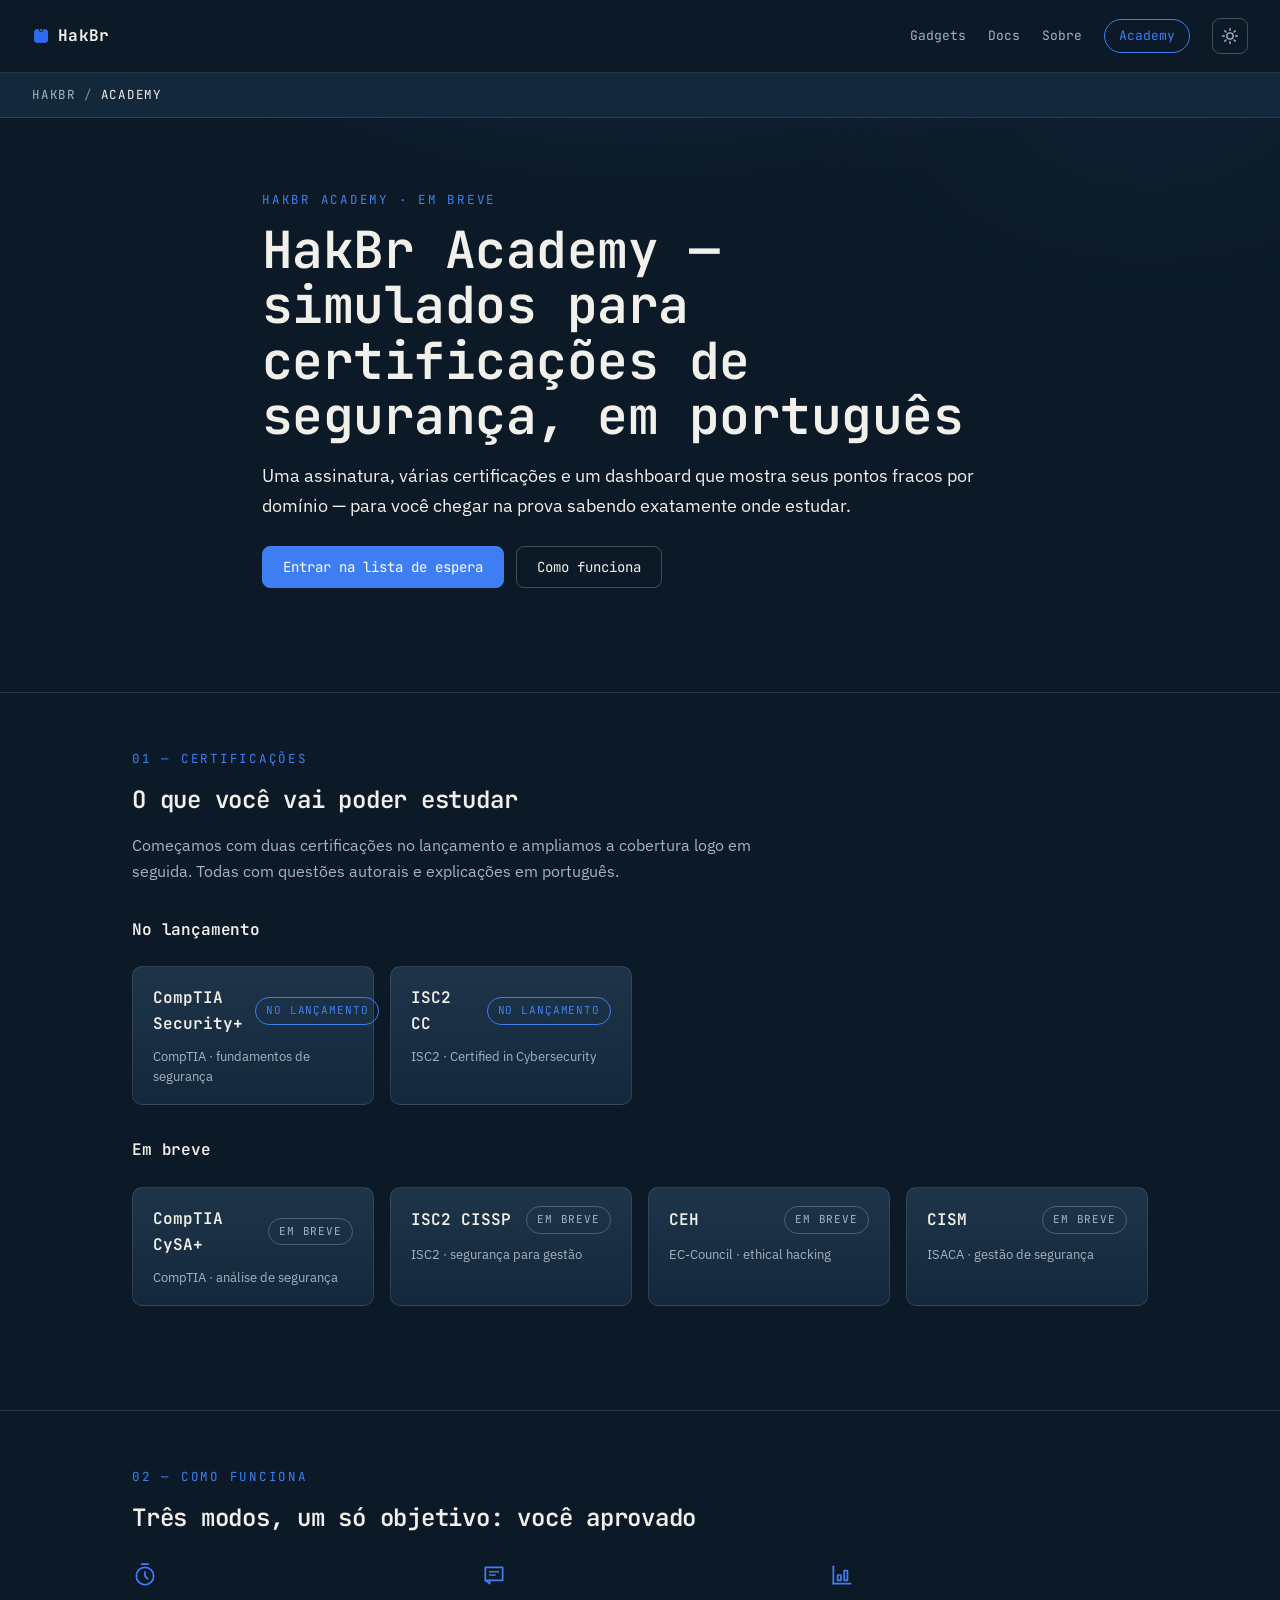
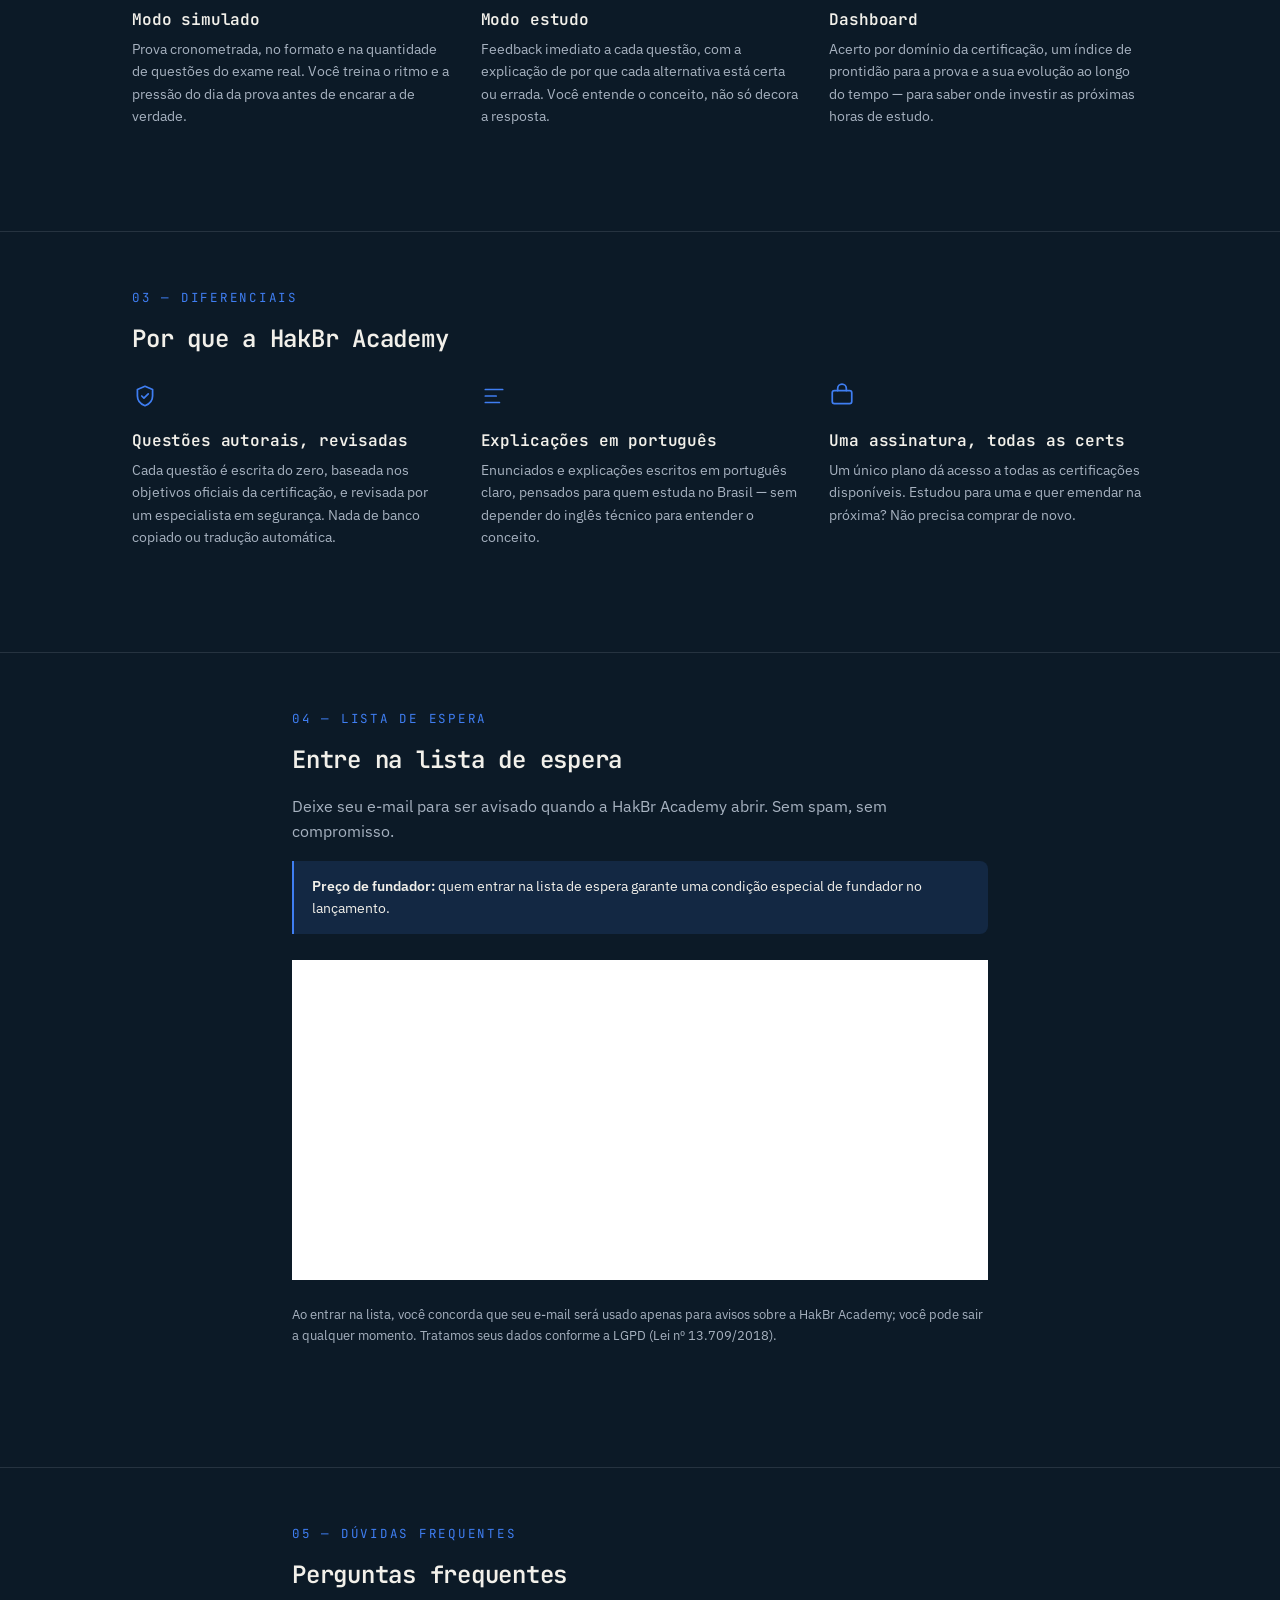
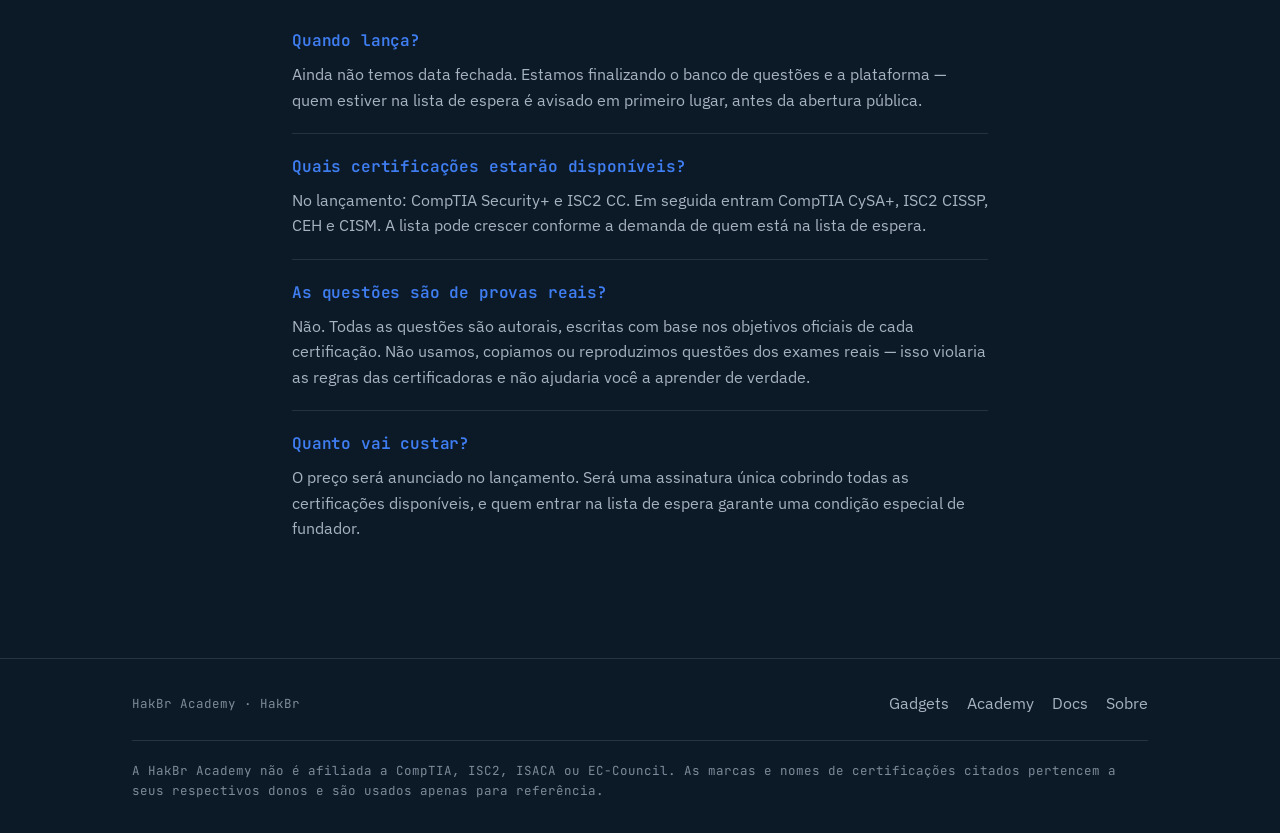
==== commit aaa2a1f0: "Liga o formulário Tally na lista de espera da Academy - iframe embed b5PzP0 com transparentBackgroun" ====
--- a/academy/index.html
+++ b/academy/index.html
@@ -211,30 +211,14 @@
         <strong>Preço de fundador:</strong> quem entrar na lista de espera garante uma condição especial de fundador no lançamento.
       </div>
 
-      <!--
-        ==========================================================================
-        LISTA DE ESPERA — EMBED DO TALLY
-        Como preencher:
-          1. No Tally, abra o formulário → Share → Embed → "Standard".
-          2. Copie o <iframe> gerado e substitua TODO o bloco .form-placeholder
-             abaixo por ele; OU troque apenas TALLY_FORM_URL (2 ocorrências:
-             o iframe comentado logo abaixo e o href do botão) e descomente o iframe.
-        Exemplo de src: https://tally.so/embed/XXXXXX?alignLeft=1&transparentBackground=1&hideTitle=1
-        ==========================================================================
-      -->
       <div class="waitlist-form">
-        <!--
         <iframe
-          src="TALLY_FORM_URL"
-          width="100%" height="500" frameborder="0" marginheight="0" marginwidth="0"
-          title="Lista de espera — HakBr Academy"
-          style="border:1px solid var(--line); border-radius:12px;"></iframe>
-        -->
-        <div class="form-placeholder" role="note">
-          <p class="mono">Formulário da lista de espera</p>
-          <p>Substitua este bloco pelo embed do Tally (troque <code>TALLY_FORM_URL</code>). Enquanto o formulário não é colado, o botão abaixo já aponta para o mesmo destino.</p>
-          <a class="btn" href="TALLY_FORM_URL">Entrar na lista de espera</a>
-        </div>
+          data-tally-src="https://tally.so/embed/b5PzP0?alignLeft=1&amp;hideTitle=1&amp;transparentBackground=1&amp;dynamicHeight=1"
+          loading="lazy" width="100%" height="320" frameborder="0" marginheight="0" marginwidth="0"
+          title="Lista de espera — HakBr Academy"></iframe>
+        <noscript>
+          <p style="margin-top:14px;"><a class="btn" href="https://tally.so/r/b5PzP0" target="_blank" rel="noopener">Entrar na lista de espera ↗</a></p>
+        </noscript>
       </div>
 
       <p class="consent">
@@ -291,6 +275,10 @@
   </div>
 </footer>
 
+<!-- Loader do embed do Tally: define o src dos iframes [data-tally-src] e ajusta a altura -->
+<script>
+(function(){var d=document,w="https://tally.so/widgets/embed.js",v=function(){if(typeof Tally!=="undefined"){Tally.loadEmbeds();}else{d.querySelectorAll("iframe[data-tally-src]:not([src])").forEach(function(e){e.src=e.dataset.tallySrc;});}};if(typeof Tally!=="undefined"){v();}else if(d.querySelector('script[src="'+w+'"]')==null){var s=d.createElement("script");s.src=w;s.onload=v;s.onerror=v;d.body.appendChild(s);}})();
+</script>
 <script src="../app.js" defer></script>
 </body>
 </html>
--- a/style.css
+++ b/style.css
@@ -491,6 +491,53 @@
   text-decoration: none;
 }
 
+/* ---------- Pilares da home (Hub HakBr) ---------- */
+
+.pillar-grid {
+  display: grid;
+  grid-template-columns: repeat(auto-fit, minmax(280px, 1fr));
+  gap: 20px;
+}
+
+.pillar {
+  display: flex;
+  flex-direction: column;
+  gap: 12px;
+  padding: 32px 30px;
+  border: 1px solid var(--line);
+  border-radius: 14px;
+  background: linear-gradient(180deg, var(--bg-panel-raised), var(--bg-panel));
+  box-shadow: var(--shadow-card);
+  text-decoration: none;
+  transition: border-color 0.15s ease, transform 0.15s ease;
+}
+
+a.pillar:hover {
+  border-color: var(--accent);
+  transform: translateY(-2px);
+  text-decoration: none;
+}
+
+.pillar-kicker {
+  font-family: var(--font-mono);
+  font-size: 12px;
+  letter-spacing: 0.12em;
+  text-transform: uppercase;
+  color: var(--accent);
+  margin: 0;
+}
+
+.pillar h2 { margin: 0; font-size: 1.6rem; }
+.pillar p { margin: 0; font-size: 15px; }
+
+.pillar-cta {
+  margin-top: auto;
+  padding-top: 4px;
+  font-family: var(--font-mono);
+  font-size: 13px;
+  color: var(--accent);
+}
+
 /* ---------- Catálogo de produtos (home) ---------- */
 
 .section-head {
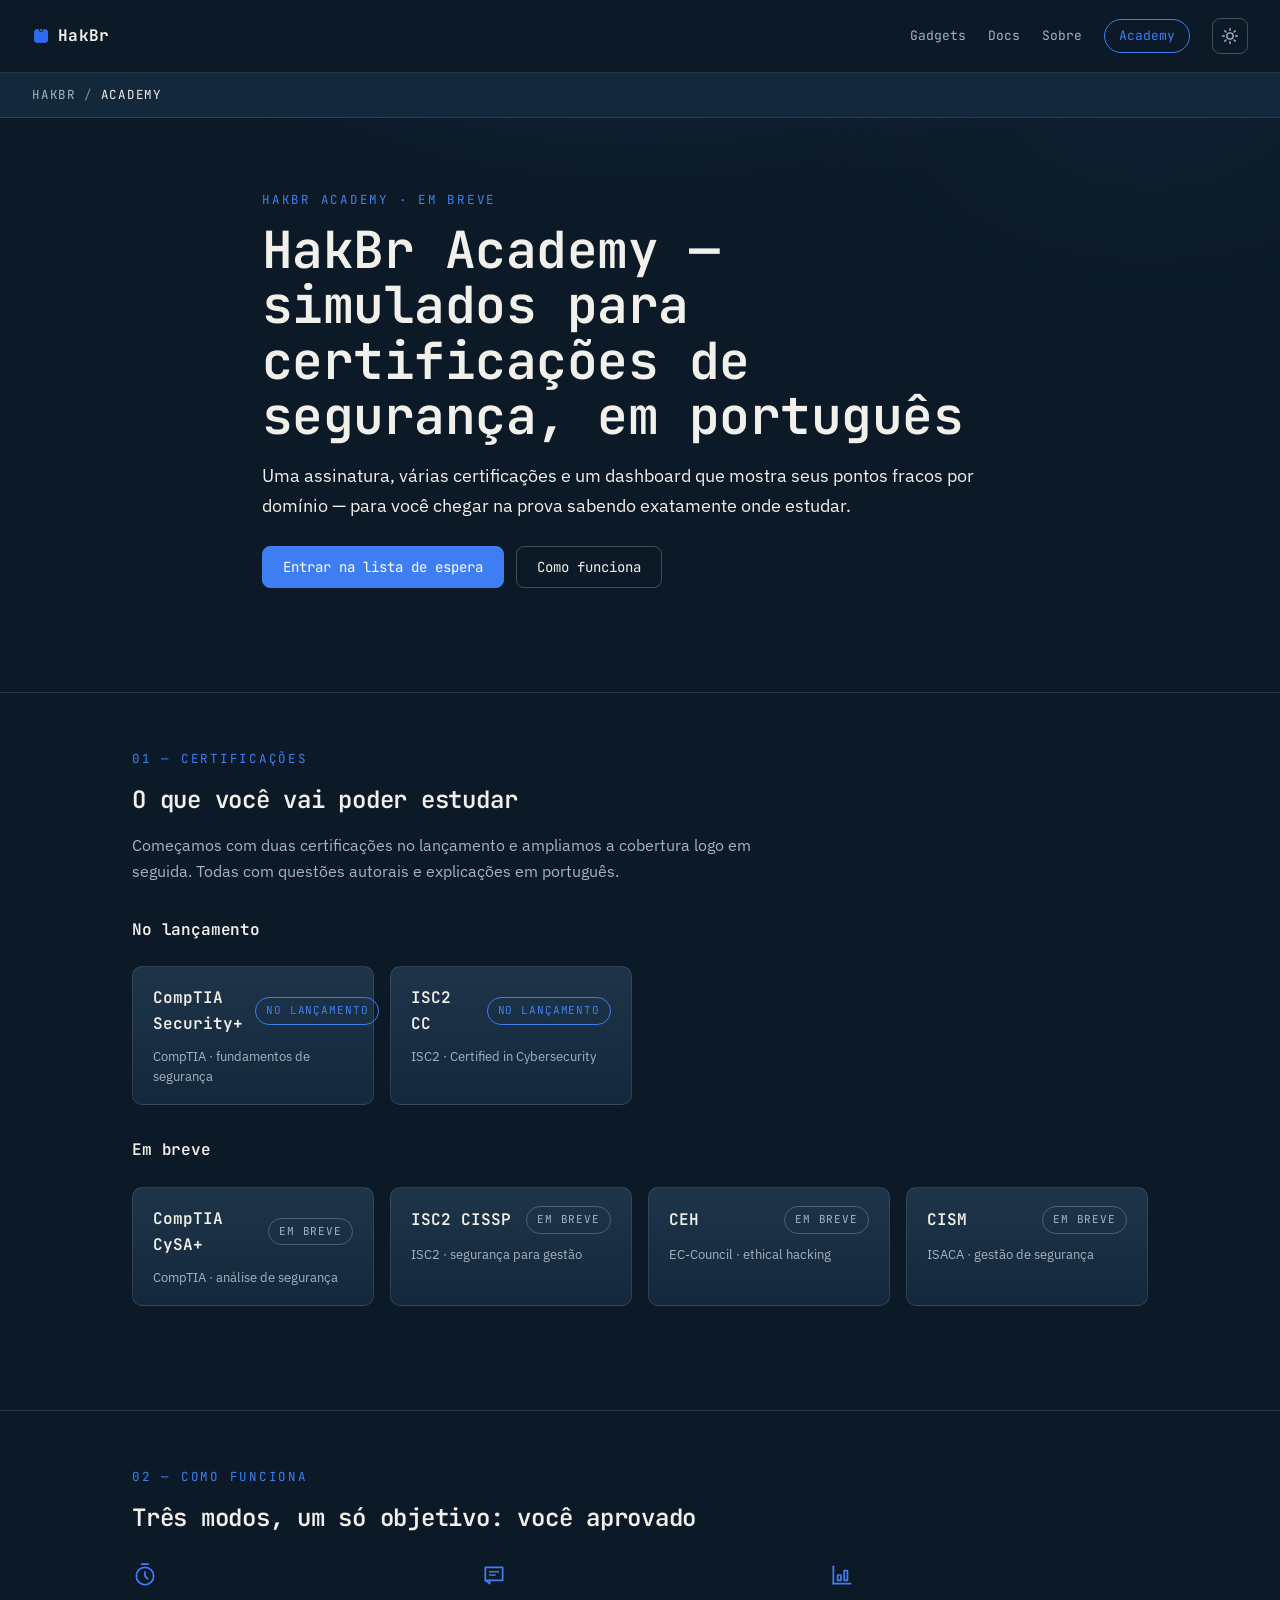
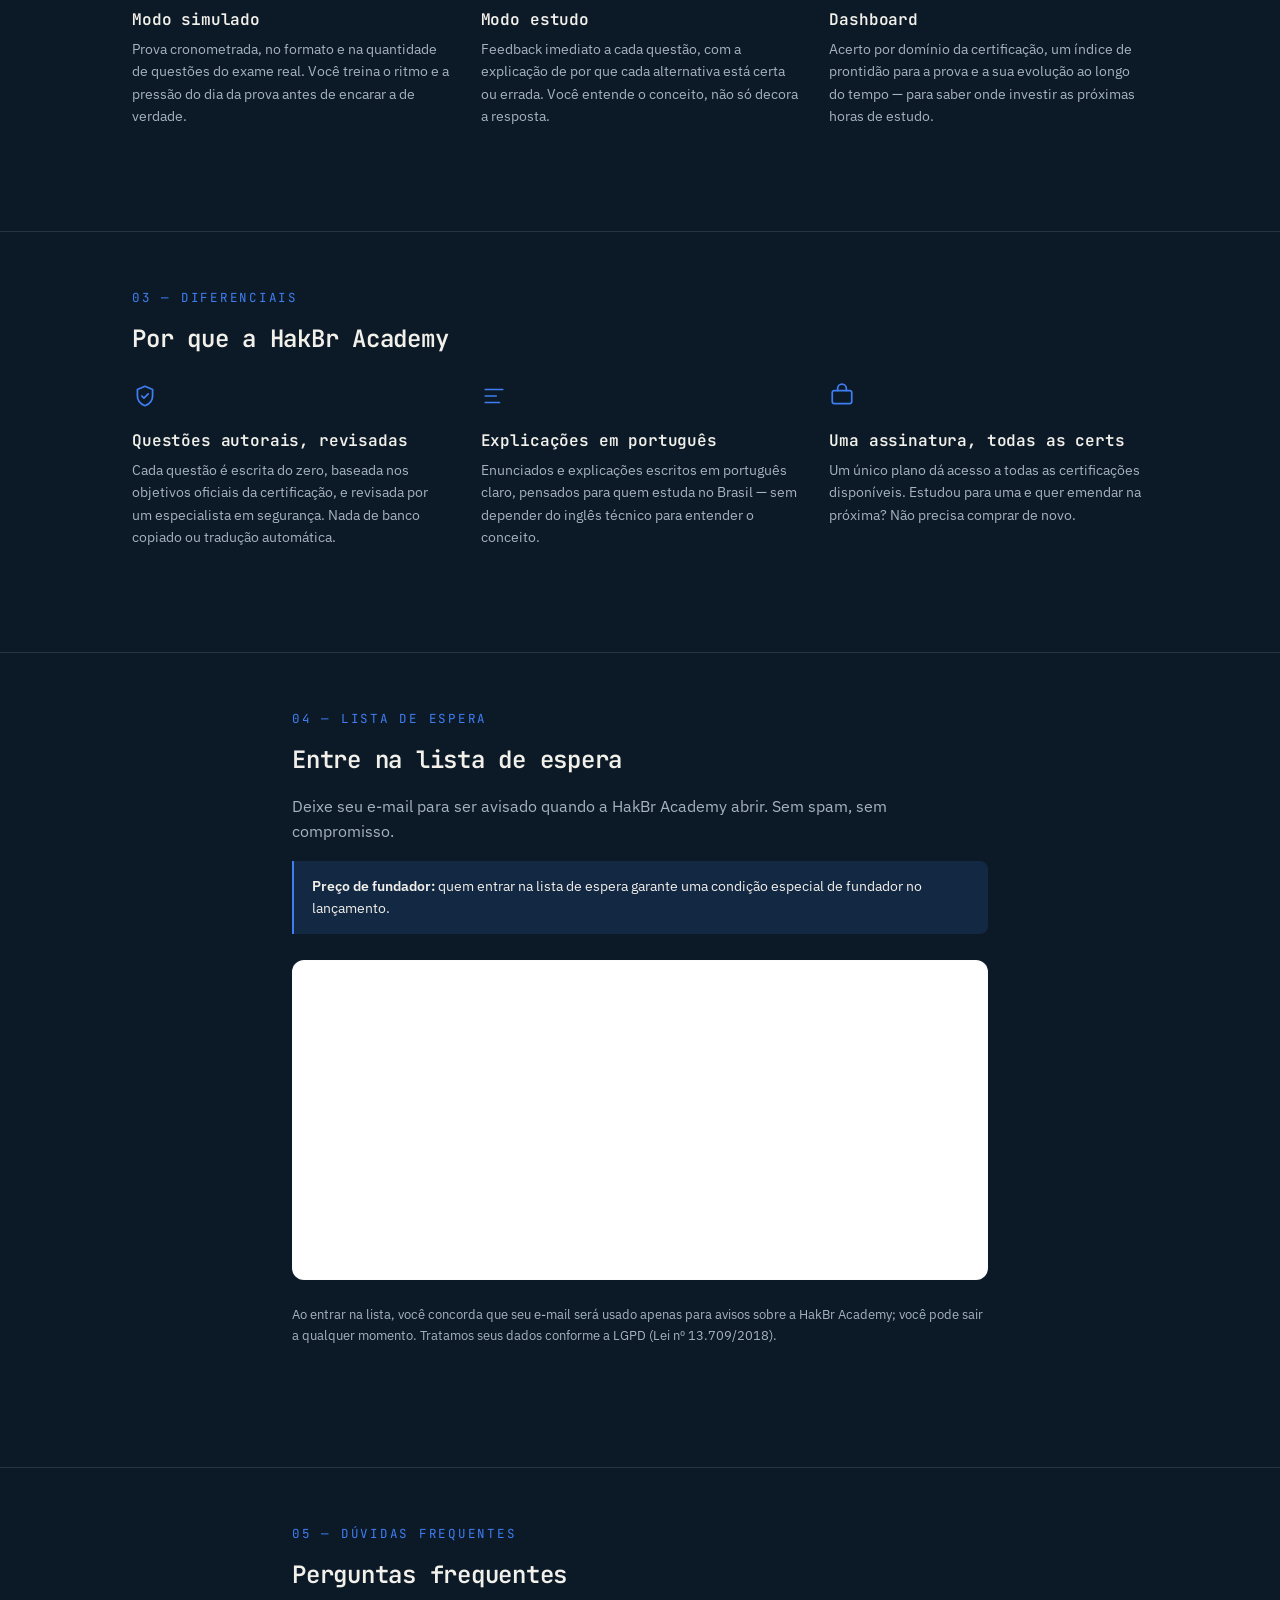
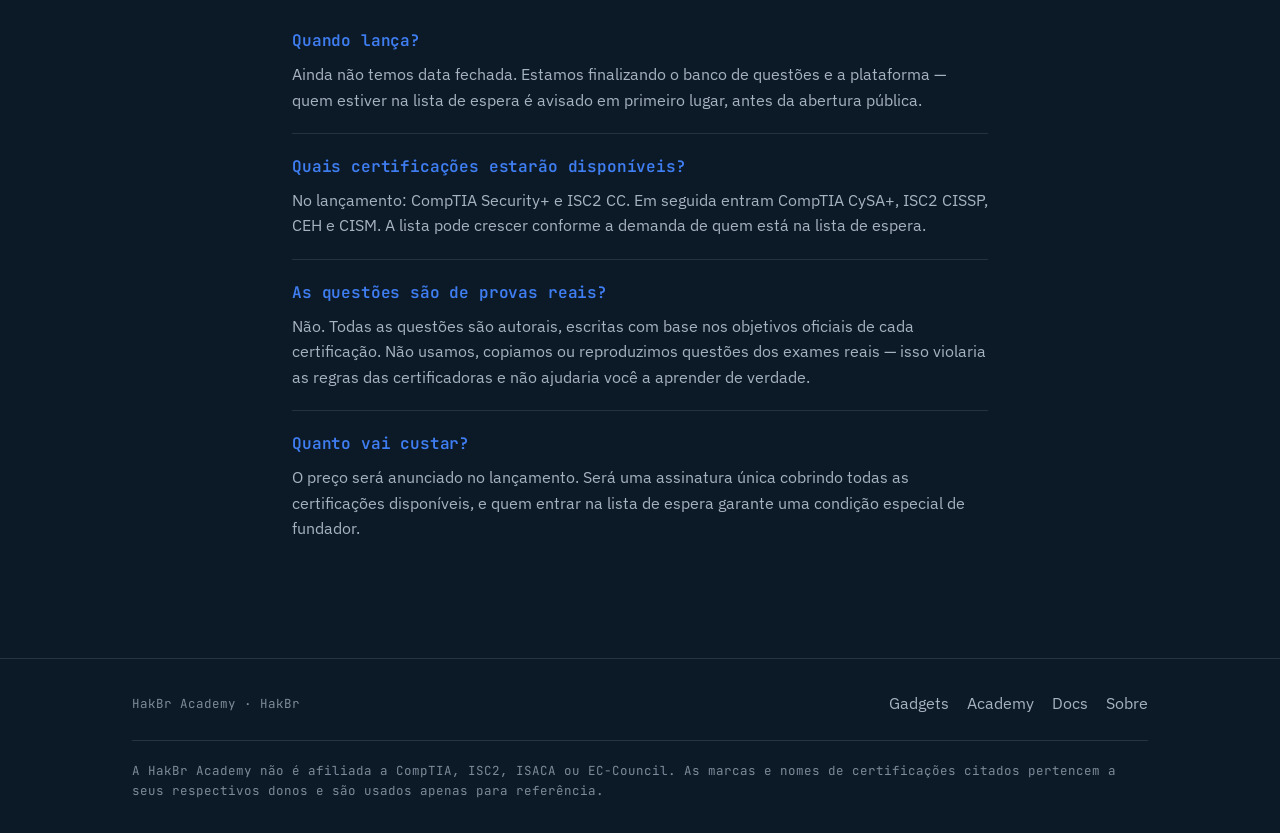
==== commit 6ced04ca: "Dá fundo claro fixo ao form do Tally p/ legibilidade nos dois temas O texto das perguntas do Tally é" ====
--- a/academy/index.html
+++ b/academy/index.html
@@ -215,7 +215,8 @@
         <iframe
           data-tally-src="https://tally.so/embed/b5PzP0?alignLeft=1&amp;hideTitle=1&amp;transparentBackground=1&amp;dynamicHeight=1"
           loading="lazy" width="100%" height="320" frameborder="0" marginheight="0" marginwidth="0"
-          title="Lista de espera — HakBr Academy"></iframe>
+          title="Lista de espera — HakBr Academy"
+          style="background:#ffffff; border:1px solid var(--line); border-radius:12px; padding:8px;"></iframe>
         <noscript>
           <p style="margin-top:14px;"><a class="btn" href="https://tally.so/r/b5PzP0" target="_blank" rel="noopener">Entrar na lista de espera ↗</a></p>
         </noscript>
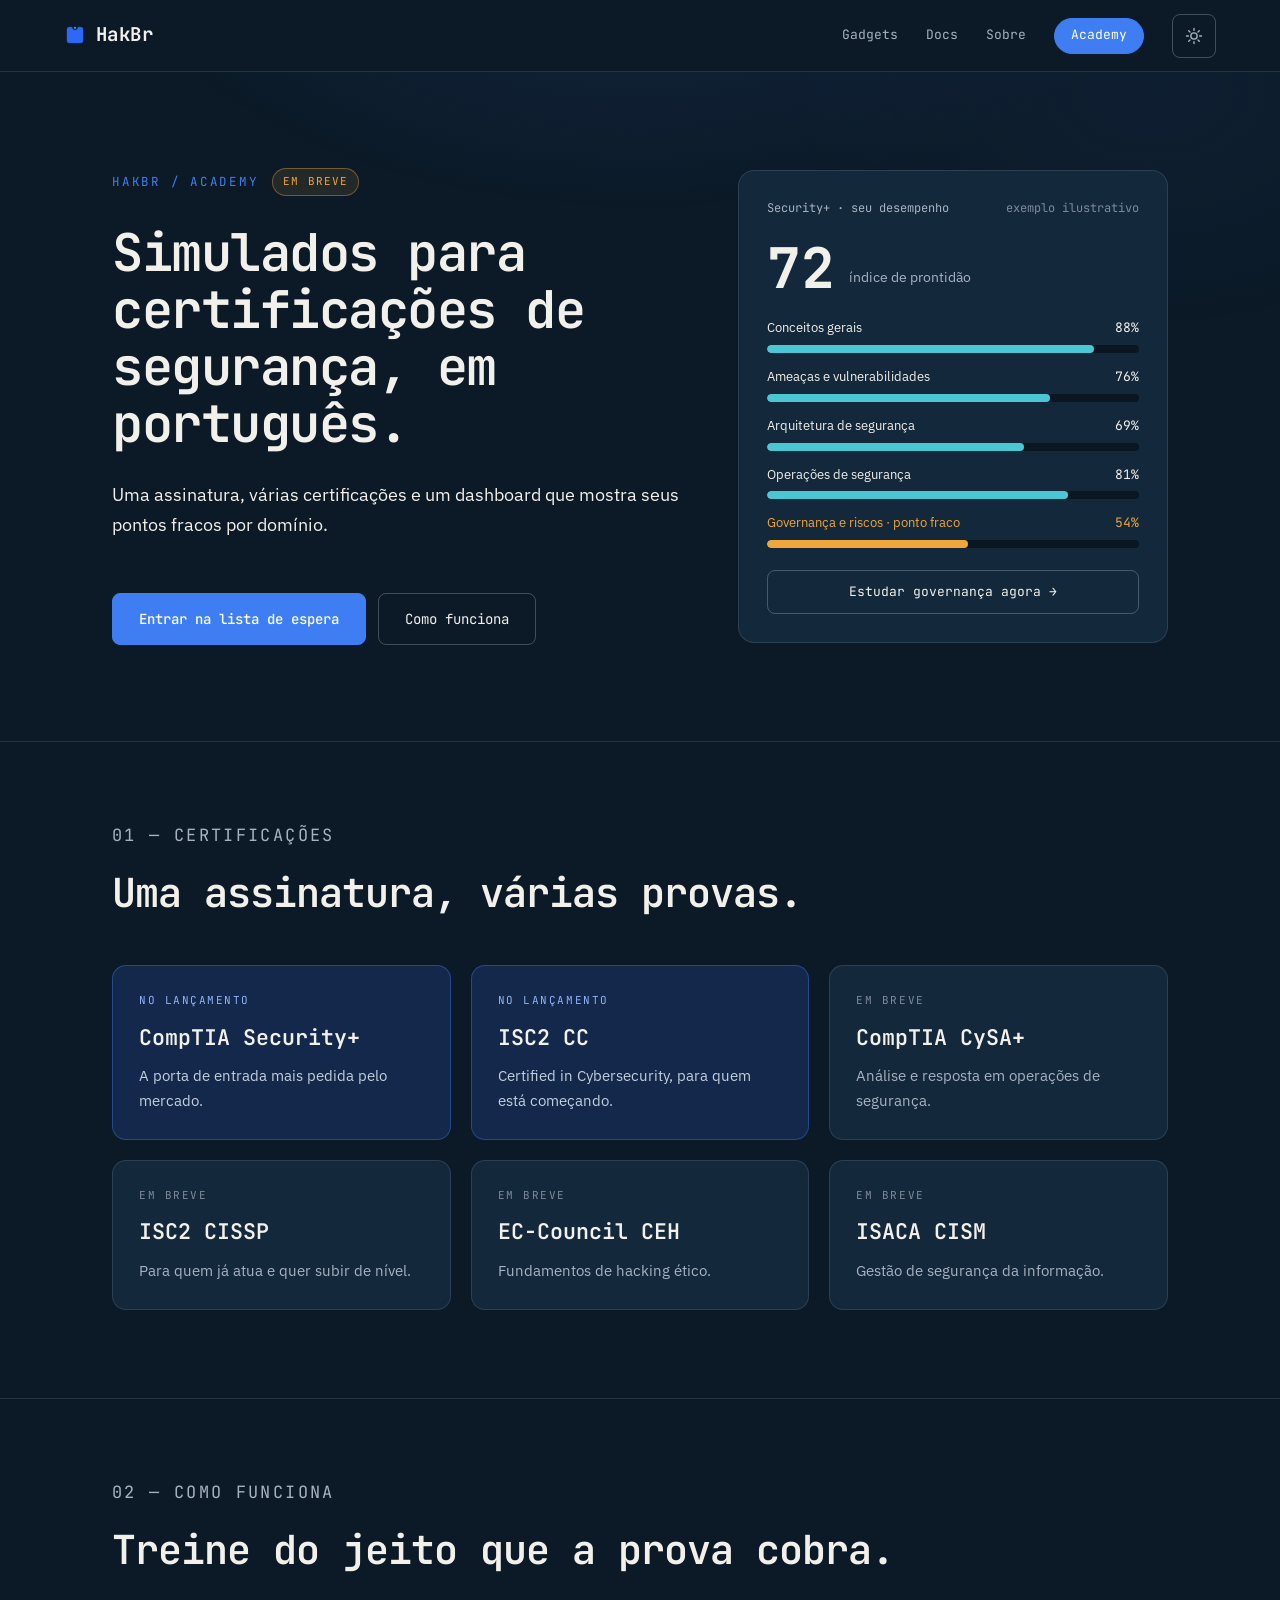
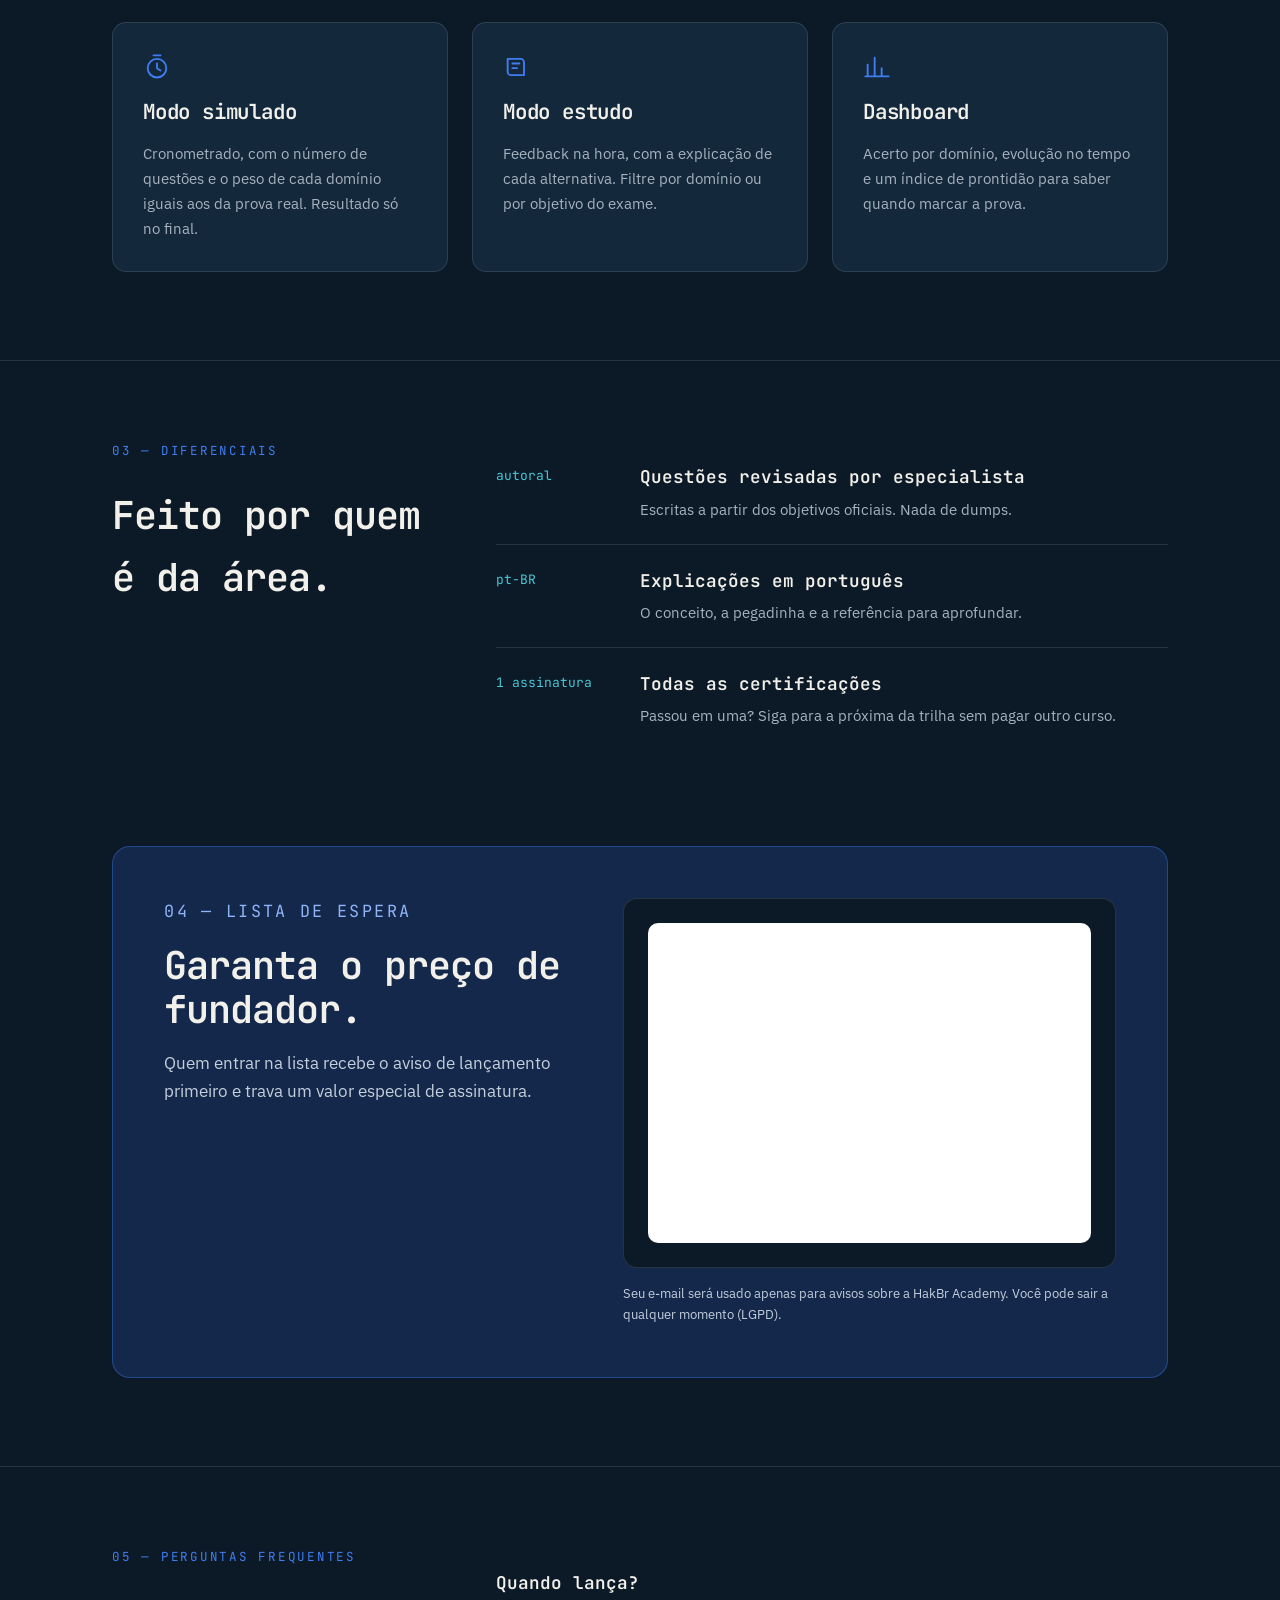
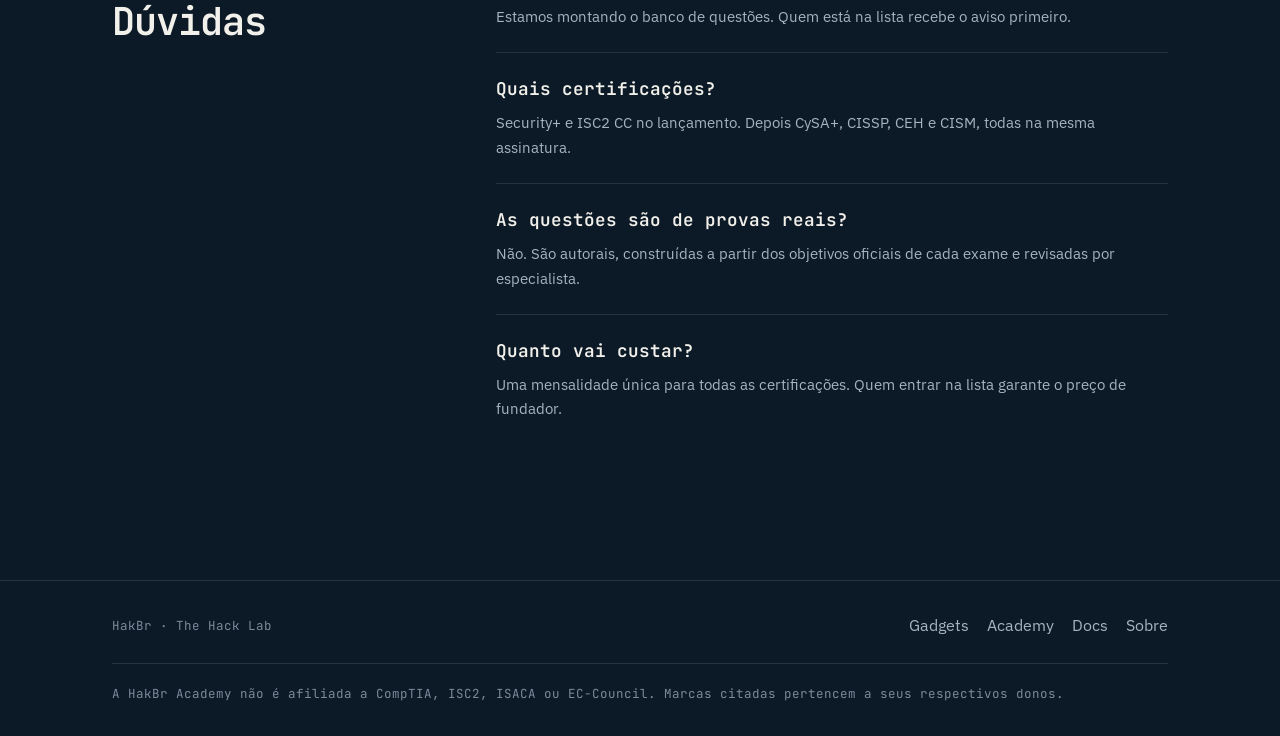
==== commit cf31dbfb: "Reimplementa a Academy (Academy.dc.html) + header/footer compartilhados Academy (academy/index.html)" ====
--- a/academy/index.html
+++ b/academy/index.html
@@ -20,14 +20,14 @@
 <link rel="apple-touch-icon" href="../apple-touch-icon.png">
 <link rel="preconnect" href="https://fonts.googleapis.com">
 <link href="https://fonts.googleapis.com/css2?family=IBM+Plex+Sans:wght@400;500;600&family=JetBrains+Mono:wght@400;500;600;700&display=swap" rel="stylesheet">
-<link rel="stylesheet" href="../style.css">
+<link rel="stylesheet" href="../style.css?v=20260925-2">
 </head>
 <body>
 
 <header class="topbar">
-  <a class="wordmark" href="../"><img src="../assets/hakbr-logo.png" alt="" width="18" height="18" style="width:18px;height:18px">HakBr</a>
-  <nav class="topbar-links">
-    <a href="../#produtos">Gadgets</a>
+  <a class="wordmark" href="../"><img src="../assets/hakbr-logo.png" alt="" width="22" height="22" style="width:22px;height:22px">HakBr</a>
+  <nav class="topbar-links" aria-label="Principal">
+    <a href="../#gadgets">Gadgets</a>
     <a href="../thehacklab/docs/">Docs</a>
     <a href="../sobre/">Sobre</a>
     <a class="nav-academy" href="./" aria-current="page">Academy</a>
@@ -38,221 +38,213 @@
   </nav>
 </header>
 
-<div class="crumbbar">
-  <div class="brand-crumb">
-    <a href="../">HAKBR</a>
-    <span class="sep">/</span>
-    <span class="current">ACADEMY</span>
-  </div>
-</div>
-
 <main>
   <!-- ================= HERO ================= -->
-  <section class="section" style="padding-top:72px; padding-bottom:56px;">
-    <div class="wrap" style="max-width:820px;">
-      <p class="eyebrow">HakBr Academy · Em breve</p>
-      <h1>HakBr Academy — simulados para certificações de segurança, em português</h1>
-      <p class="lede">Uma assinatura, várias certificações e um dashboard que mostra seus pontos fracos por domínio — para você chegar na prova sabendo exatamente onde estudar.</p>
-      <div class="hero-cta">
-        <a class="btn" href="#lista-espera">Entrar na lista de espera</a>
-        <a class="btn btn--ghost" href="#como-funciona">Como funciona</a>
-      </div>
-    </div>
-  </section>
-
-  <hr class="rule">
-
-  <!-- ================= CERTIFICAÇÕES ================= -->
-  <section class="section" id="certificacoes" style="padding-top:8px;">
-    <div class="wrap-wide">
-      <p class="eyebrow">01 — Certificações</p>
-      <h2>O que você vai poder estudar</h2>
-      <p style="max-width:640px;">Começamos com duas certificações no lançamento e ampliamos a cobertura logo em seguida. Todas com questões autorais e explicações em português.</p>
-
-      <h3 style="margin-top:32px; font-size:1rem;">No lançamento</h3>
+  <section class="section" style="padding-top:96px; padding-bottom:96px;">
+    <div class="wrap-wide">
+      <div class="hero-grid">
+        <div class="academy-hero-copy">
+          <div class="crumb-badge">
+            <span class="eyebrow" style="margin:0;">HakBr / Academy</span>
+            <span class="tag-soon">Em breve</span>
+          </div>
+          <h1>Simulados para certificações de segurança, em português.</h1>
+          <p class="lede">Uma assinatura, várias certificações e um dashboard que mostra seus pontos fracos por domínio.</p>
+          <div class="hero-cta">
+            <a class="btn" href="#lista">Entrar na lista de espera</a>
+            <a class="btn btn--ghost" href="#como">Como funciona</a>
+          </div>
+        </div>
+
+        <div class="dash-card" role="img" aria-label="Exemplo ilustrativo de dashboard: índice de prontidão 72, com acerto por domínio da Security+.">
+          <div class="dash-head">
+            <span class="dash-label">Security+ · seu desempenho</span>
+            <span class="dash-note">exemplo ilustrativo</span>
+          </div>
+          <div class="dash-score"><b>72</b><span>índice de prontidão</span></div>
+          <div class="dash-bars">
+            <div class="dash-row">
+              <div class="dash-rowhead"><span>Conceitos gerais</span><span class="pct">88%</span></div>
+              <div class="dash-track"><div class="dash-fill" style="--pct:88%"></div></div>
+            </div>
+            <div class="dash-row">
+              <div class="dash-rowhead"><span>Ameaças e vulnerabilidades</span><span class="pct">76%</span></div>
+              <div class="dash-track"><div class="dash-fill" style="--pct:76%"></div></div>
+            </div>
+            <div class="dash-row">
+              <div class="dash-rowhead"><span>Arquitetura de segurança</span><span class="pct">69%</span></div>
+              <div class="dash-track"><div class="dash-fill" style="--pct:69%"></div></div>
+            </div>
+            <div class="dash-row">
+              <div class="dash-rowhead"><span>Operações de segurança</span><span class="pct">81%</span></div>
+              <div class="dash-track"><div class="dash-fill" style="--pct:81%"></div></div>
+            </div>
+            <div class="dash-row dash-row--weak">
+              <div class="dash-rowhead"><span>Governança e riscos · ponto fraco</span><span class="pct">54%</span></div>
+              <div class="dash-track"><div class="dash-fill dash-fill--weak" style="--pct:54%"></div></div>
+            </div>
+          </div>
+          <a class="dash-cta" href="#como">Estudar governança agora →</a>
+        </div>
+      </div>
+    </div>
+  </section>
+
+  <!-- ================= 01 CERTIFICAÇÕES ================= -->
+  <section class="section" id="certs" style="border-top:1px solid var(--line); padding-top:80px; padding-bottom:88px;">
+    <div class="wrap-wide">
+      <div class="sec-head">
+        <p class="eyebrow">01 — Certificações</p>
+        <h2>Uma assinatura, várias provas.</h2>
+      </div>
       <div class="cert-grid">
-        <div class="cert-card">
-          <div class="product-card-top">
-            <p class="cert-name">CompTIA Security+</p>
-            <span class="badge">No lançamento</span>
-          </div>
-          <p class="cert-org">CompTIA · fundamentos de segurança</p>
-        </div>
-        <div class="cert-card">
-          <div class="product-card-top">
-            <p class="cert-name">ISC2 CC</p>
-            <span class="badge">No lançamento</span>
-          </div>
-          <p class="cert-org">ISC2 · Certified in Cybersecurity</p>
-        </div>
-      </div>
-
-      <h3 style="margin-top:32px; font-size:1rem;">Em breve</h3>
-      <div class="cert-grid">
-        <div class="cert-card">
-          <div class="product-card-top">
-            <p class="cert-name">CompTIA CySA+</p>
-            <span class="badge badge--muted">Em breve</span>
-          </div>
-          <p class="cert-org">CompTIA · análise de segurança</p>
-        </div>
-        <div class="cert-card">
-          <div class="product-card-top">
-            <p class="cert-name">ISC2 CISSP</p>
-            <span class="badge badge--muted">Em breve</span>
-          </div>
-          <p class="cert-org">ISC2 · segurança para gestão</p>
-        </div>
-        <div class="cert-card">
-          <div class="product-card-top">
-            <p class="cert-name">CEH</p>
-            <span class="badge badge--muted">Em breve</span>
-          </div>
-          <p class="cert-org">EC-Council · ethical hacking</p>
-        </div>
-        <div class="cert-card">
-          <div class="product-card-top">
-            <p class="cert-name">CISM</p>
-            <span class="badge badge--muted">Em breve</span>
-          </div>
-          <p class="cert-org">ISACA · gestão de segurança</p>
-        </div>
-      </div>
-    </div>
-  </section>
-
-  <hr class="rule">
-
-  <!-- ================= COMO FUNCIONA ================= -->
-  <section class="section" id="como-funciona" style="padding-top:8px;">
-    <div class="wrap-wide">
-      <p class="eyebrow">02 — Como funciona</p>
-      <h2>Três modos, um só objetivo: você aprovado</h2>
-      <ul class="feature-row" style="margin-top:24px;">
-        <li>
-          <svg class="feat-ic" viewBox="0 0 24 24" aria-hidden="true">
-            <circle cx="12" cy="13" r="8"/>
-            <path d="M12 9v4l2.5 2.5"/>
-            <path d="M9 2h6"/>
-          </svg>
+        <div class="cert-card cert-card--launch">
+          <span class="cert-tag">No lançamento</span>
+          <p class="cert-name">CompTIA Security+</p>
+          <p class="cert-desc">A porta de entrada mais pedida pelo mercado.</p>
+        </div>
+        <div class="cert-card cert-card--launch">
+          <span class="cert-tag">No lançamento</span>
+          <p class="cert-name">ISC2 CC</p>
+          <p class="cert-desc">Certified in Cybersecurity, para quem está começando.</p>
+        </div>
+        <div class="cert-card">
+          <span class="cert-tag">Em breve</span>
+          <p class="cert-name">CompTIA CySA+</p>
+          <p class="cert-desc">Análise e resposta em operações de segurança.</p>
+        </div>
+        <div class="cert-card">
+          <span class="cert-tag">Em breve</span>
+          <p class="cert-name">ISC2 CISSP</p>
+          <p class="cert-desc">Para quem já atua e quer subir de nível.</p>
+        </div>
+        <div class="cert-card">
+          <span class="cert-tag">Em breve</span>
+          <p class="cert-name">EC-Council CEH</p>
+          <p class="cert-desc">Fundamentos de hacking ético.</p>
+        </div>
+        <div class="cert-card">
+          <span class="cert-tag">Em breve</span>
+          <p class="cert-name">ISACA CISM</p>
+          <p class="cert-desc">Gestão de segurança da informação.</p>
+        </div>
+      </div>
+    </div>
+  </section>
+
+  <!-- ================= 02 COMO FUNCIONA ================= -->
+  <section class="section" id="como" style="border-top:1px solid var(--line); padding-top:80px; padding-bottom:88px;">
+    <div class="wrap-wide">
+      <div class="sec-head">
+        <p class="eyebrow">02 — Como funciona</p>
+        <h2>Treine do jeito que a prova cobra.</h2>
+      </div>
+      <div class="how-grid">
+        <div class="how-card">
+          <svg class="how-ic" viewBox="0 0 24 24" aria-hidden="true"><circle cx="12" cy="13" r="8"/><path d="M12 9v4l3 2M9 2h6"/></svg>
           <h3>Modo simulado</h3>
-          <p>Prova cronometrada, no formato e na quantidade de questões do exame real. Você treina o ritmo e a pressão do dia da prova antes de encarar a de verdade.</p>
-        </li>
-        <li>
-          <svg class="feat-ic" viewBox="0 0 24 24" aria-hidden="true">
-            <path d="M4 5h16v12H4z"/>
-            <path d="M4 17l4 3v-3"/>
-            <path d="M8 9h8M8 12h5"/>
-          </svg>
+          <p>Cronometrado, com o número de questões e o peso de cada domínio iguais aos da prova real. Resultado só no final.</p>
+        </div>
+        <div class="how-card">
+          <svg class="how-ic" viewBox="0 0 24 24" aria-hidden="true"><path d="M4 5h11a3 3 0 0 1 3 3v11H7a3 3 0 0 1-3-3z"/><path d="M8 9h6M8 13h4"/></svg>
           <h3>Modo estudo</h3>
-          <p>Feedback imediato a cada questão, com a explicação de por que cada alternativa está certa ou errada. Você entende o conceito, não só decora a resposta.</p>
-        </li>
-        <li>
-          <svg class="feat-ic" viewBox="0 0 24 24" aria-hidden="true">
-            <path d="M4 20V4"/>
-            <path d="M4 20h16"/>
-            <rect x="8" y="12" width="3" height="5"/>
-            <rect x="14" y="8" width="3" height="9"/>
-          </svg>
+          <p>Feedback na hora, com a explicação de cada alternativa. Filtre por domínio ou por objetivo do exame.</p>
+        </div>
+        <div class="how-card">
+          <svg class="how-ic" viewBox="0 0 24 24" aria-hidden="true"><path d="M4 20V10M10 20V4M16 20v-7M22 20H2"/></svg>
           <h3>Dashboard</h3>
-          <p>Acerto por domínio da certificação, um índice de prontidão para a prova e a sua evolução ao longo do tempo — para saber onde investir as próximas horas de estudo.</p>
-        </li>
-      </ul>
-    </div>
-  </section>
-
-  <hr class="rule">
-
-  <!-- ================= DIFERENCIAIS ================= -->
-  <section class="section" id="diferenciais" style="padding-top:8px;">
-    <div class="wrap-wide">
-      <p class="eyebrow">03 — Diferenciais</p>
-      <h2>Por que a HakBr Academy</h2>
-      <ul class="feature-row" style="margin-top:24px;">
-        <li>
-          <svg class="feat-ic" viewBox="0 0 24 24" aria-hidden="true">
-            <path d="M9 12l2 2 4-4"/>
-            <path d="M12 3l7 3v6c0 4.5-3 7.5-7 9-4-1.5-7-4.5-7-9V6z"/>
-          </svg>
-          <h3>Questões autorais, revisadas</h3>
-          <p>Cada questão é escrita do zero, baseada nos objetivos oficiais da certificação, e revisada por um especialista em segurança. Nada de banco copiado ou tradução automática.</p>
-        </li>
-        <li>
-          <svg class="feat-ic" viewBox="0 0 24 24" aria-hidden="true">
-            <path d="M4 6h16"/>
-            <path d="M4 12h10"/>
-            <path d="M4 18h13"/>
-          </svg>
-          <h3>Explicações em português</h3>
-          <p>Enunciados e explicações escritos em português claro, pensados para quem estuda no Brasil — sem depender do inglês técnico para entender o conceito.</p>
-        </li>
-        <li>
-          <svg class="feat-ic" viewBox="0 0 24 24" aria-hidden="true">
-            <rect x="3" y="7" width="18" height="12" rx="2"/>
-            <path d="M8 7V5a4 4 0 0 1 8 0v2"/>
-          </svg>
-          <h3>Uma assinatura, todas as certs</h3>
-          <p>Um único plano dá acesso a todas as certificações disponíveis. Estudou para uma e quer emendar na próxima? Não precisa comprar de novo.</p>
-        </li>
-      </ul>
-    </div>
-  </section>
-
-  <hr class="rule">
-
-  <!-- ================= LISTA DE ESPERA ================= -->
-  <section class="section" id="lista-espera" style="padding-top:8px;">
-    <div class="wrap">
-      <p class="eyebrow">04 — Lista de espera</p>
-      <h2>Entre na lista de espera</h2>
-      <p>Deixe seu e-mail para ser avisado quando a HakBr Academy abrir. Sem spam, sem compromisso.</p>
-
-      <div class="founder-note">
-        <strong>Preço de fundador:</strong> quem entrar na lista de espera garante uma condição especial de fundador no lançamento.
-      </div>
-
-      <div class="waitlist-form">
-        <iframe
-          data-tally-src="https://tally.so/embed/b5PzP0?alignLeft=1&amp;hideTitle=1&amp;transparentBackground=1&amp;dynamicHeight=1"
-          loading="lazy" width="100%" height="320" frameborder="0" marginheight="0" marginwidth="0"
-          title="Lista de espera — HakBr Academy"
-          style="background:#ffffff; border:1px solid var(--line); border-radius:12px; padding:8px;"></iframe>
-        <noscript>
-          <p style="margin-top:14px;"><a class="btn" href="https://tally.so/r/b5PzP0" target="_blank" rel="noopener">Entrar na lista de espera ↗</a></p>
-        </noscript>
-      </div>
-
-      <p class="consent">
-        Ao entrar na lista, você concorda que seu e-mail será usado apenas para avisos sobre a
-        HakBr Academy; você pode sair a qualquer momento. Tratamos seus dados conforme a LGPD
-        (Lei nº 13.709/2018).
-      </p>
-    </div>
-  </section>
-
-  <hr class="rule">
-
-  <!-- ================= FAQ ================= -->
-  <section class="section" id="faq" style="padding-top:8px;">
-    <div class="wrap">
-      <p class="eyebrow">05 — Dúvidas frequentes</p>
-      <h2>Perguntas frequentes</h2>
-
-      <div class="faq-item">
-        <h3>Quando lança?</h3>
-        <p>Ainda não temos data fechada. Estamos finalizando o banco de questões e a plataforma — quem estiver na lista de espera é avisado em primeiro lugar, antes da abertura pública.</p>
-      </div>
-      <div class="faq-item">
-        <h3>Quais certificações estarão disponíveis?</h3>
-        <p>No lançamento: CompTIA Security+ e ISC2 CC. Em seguida entram CompTIA CySA+, ISC2 CISSP, CEH e CISM. A lista pode crescer conforme a demanda de quem está na lista de espera.</p>
-      </div>
-      <div class="faq-item">
-        <h3>As questões são de provas reais?</h3>
-        <p>Não. Todas as questões são autorais, escritas com base nos objetivos oficiais de cada certificação. Não usamos, copiamos ou reproduzimos questões dos exames reais — isso violaria as regras das certificadoras e não ajudaria você a aprender de verdade.</p>
-      </div>
-      <div class="faq-item">
-        <h3>Quanto vai custar?</h3>
-        <p>O preço será anunciado no lançamento. Será uma assinatura única cobrindo todas as certificações disponíveis, e quem entrar na lista de espera garante uma condição especial de fundador.</p>
+          <p>Acerto por domínio, evolução no tempo e um índice de prontidão para saber quando marcar a prova.</p>
+        </div>
+      </div>
+    </div>
+  </section>
+
+  <!-- ================= 03 DIFERENCIAIS ================= -->
+  <section class="section" style="border-top:1px solid var(--line); padding-top:80px; padding-bottom:88px;">
+    <div class="wrap-wide">
+      <div class="split">
+        <div class="split-head">
+          <p class="eyebrow">03 — Diferenciais</p>
+          <h2>Feito por quem é da área.</h2>
+        </div>
+        <div class="diff-rows">
+          <div class="diff-row">
+            <span class="diff-label">autoral</span>
+            <div class="diff-body">
+              <span class="diff-title">Questões revisadas por especialista</span>
+              <p>Escritas a partir dos objetivos oficiais. Nada de dumps.</p>
+            </div>
+          </div>
+          <div class="diff-row">
+            <span class="diff-label">pt-BR</span>
+            <div class="diff-body">
+              <span class="diff-title">Explicações em português</span>
+              <p>O conceito, a pegadinha e a referência para aprofundar.</p>
+            </div>
+          </div>
+          <div class="diff-row">
+            <span class="diff-label">1 assinatura</span>
+            <div class="diff-body">
+              <span class="diff-title">Todas as certificações</span>
+              <p>Passou em uma? Siga para a próxima da trilha sem pagar outro curso.</p>
+            </div>
+          </div>
+        </div>
+      </div>
+    </div>
+  </section>
+
+  <!-- ================= 04 LISTA DE ESPERA ================= -->
+  <section class="section" id="lista" style="padding-top:8px; padding-bottom:88px;">
+    <div class="wrap-wide">
+      <div class="waitlist">
+        <div class="waitlist-copy">
+          <p class="eyebrow">04 — Lista de espera</p>
+          <h2>Garanta o preço de fundador.</h2>
+          <p>Quem entrar na lista recebe o aviso de lançamento primeiro e trava um valor especial de assinatura.</p>
+        </div>
+        <div>
+          <div class="waitlist-embed">
+            <iframe
+              data-tally-src="https://tally.so/embed/b5PzP0?alignLeft=1&amp;hideTitle=1&amp;transparentBackground=1&amp;dynamicHeight=1"
+              loading="lazy" width="100%" height="320" frameborder="0" marginheight="0" marginwidth="0"
+              title="Lista de espera — HakBr Academy"></iframe>
+            <noscript>
+              <p style="margin:14px 0 0;"><a class="btn" href="https://tally.so/r/b5PzP0" target="_blank" rel="noopener">Entrar na lista de espera ↗</a></p>
+            </noscript>
+          </div>
+          <p class="consent">Seu e-mail será usado apenas para avisos sobre a HakBr Academy. Você pode sair a qualquer momento (LGPD).</p>
+        </div>
+      </div>
+    </div>
+  </section>
+
+  <!-- ================= 05 FAQ ================= -->
+  <section class="section" id="faq" style="border-top:1px solid var(--line); padding-top:80px; padding-bottom:96px;">
+    <div class="wrap-wide">
+      <div class="split">
+        <div class="split-head">
+          <p class="eyebrow">05 — Perguntas frequentes</p>
+          <h2>Dúvidas</h2>
+        </div>
+        <div class="qa-list">
+          <div class="qa">
+            <span class="qa-q">Quando lança?</span>
+            <span class="qa-a">Estamos montando o banco de questões. Quem está na lista recebe o aviso primeiro.</span>
+          </div>
+          <div class="qa">
+            <span class="qa-q">Quais certificações?</span>
+            <span class="qa-a">Security+ e ISC2 CC no lançamento. Depois CySA+, CISSP, CEH e CISM, todas na mesma assinatura.</span>
+          </div>
+          <div class="qa">
+            <span class="qa-q">As questões são de provas reais?</span>
+            <span class="qa-a">Não. São autorais, construídas a partir dos objetivos oficiais de cada exame e revisadas por especialista.</span>
+          </div>
+          <div class="qa">
+            <span class="qa-q">Quanto vai custar?</span>
+            <span class="qa-a">Uma mensalidade única para todas as certificações. Quem entrar na lista garante o preço de fundador.</span>
+          </div>
+        </div>
       </div>
     </div>
   </section>
@@ -261,18 +253,15 @@
 <footer>
   <div class="wrap-wide" style="flex-direction:column; align-items:stretch; gap:16px;">
     <div style="display:flex; justify-content:space-between; align-items:center; flex-wrap:wrap; gap:12px;">
-      <p>HakBr Academy · HakBr</p>
+      <p>HakBr · The Hack Lab</p>
       <nav class="foot-links" aria-label="Rodapé">
-        <a href="../#produtos">Gadgets</a>
+        <a href="../#gadgets">Gadgets</a>
         <a href="./">Academy</a>
         <a href="../thehacklab/docs/">Docs</a>
         <a href="../sobre/">Sobre</a>
       </nav>
     </div>
-    <p class="disclaimer">
-      A HakBr Academy não é afiliada a CompTIA, ISC2, ISACA ou EC-Council. As marcas e nomes de
-      certificações citados pertencem a seus respectivos donos e são usados apenas para referência.
-    </p>
+    <p class="disclaimer">A HakBr Academy não é afiliada a CompTIA, ISC2, ISACA ou EC-Council. Marcas citadas pertencem a seus respectivos donos.</p>
   </div>
 </footer>
 
@@ -280,6 +269,6 @@
 <script>
 (function(){var d=document,w="https://tally.so/widgets/embed.js",v=function(){if(typeof Tally!=="undefined"){Tally.loadEmbeds();}else{d.querySelectorAll("iframe[data-tally-src]:not([src])").forEach(function(e){e.src=e.dataset.tallySrc;});}};if(typeof Tally!=="undefined"){v();}else if(d.querySelector('script[src="'+w+'"]')==null){var s=d.createElement("script");s.src=w;s.onload=v;s.onerror=v;d.body.appendChild(s);}})();
 </script>
-<script src="../app.js" defer></script>
+<script src="../app.js?v=20260925-2" defer></script>
 </body>
 </html>
--- a/style.css
+++ b/style.css
@@ -14,14 +14,21 @@
   --line: rgba(220, 228, 240, 0.12);
   --line-strong: rgba(220, 228, 240, 0.26);
 
-  /* Cor de destaque — única (azul HakBr) */
+  /* Cor de destaque — azul HakBr */
   --accent: #3f7ef2;
   --accent-hover: #5f96f6;
   --accent-quiet: rgba(63, 126, 242, 0.14);
   --on-accent: #ffffff;
 
-  /* Detalhe pontual do Eclipse (produto RF) — não é cor de UI */
+  /* Painel/realce azulado (cards "no lançamento", pilar Academy, lista de espera) */
+  --accent-panel: #13284a;
+  --accent-border: rgba(63, 126, 242, 0.4);
+  --accent-bright: #8fb4f8;
+  --on-accent-panel: #c3cfdd;
+
+  /* Ciano — status e dados (badge DISPONÍVEL, barras do dashboard, rótulos) */
   --eclipse-cyan: #4ac6d4;
+  --cyan-quiet: rgba(74, 198, 212, 0.14);
 
   --text-primary: #f2f0ea;
   --text-muted: #a7b2c0;
@@ -30,6 +37,8 @@
   --warn-bg: rgba(240, 166, 58, 0.1);
   --warn-border: rgba(240, 166, 58, 0.4);
   --warn-text: #f0a63a;
+  --notice-bg: #1b2227;
+  --notice-text: #c9c3b6;
 
   --glow-1: rgba(63, 126, 242, 0.14);
   --glow-2: rgba(63, 126, 242, 0.05);
@@ -42,7 +51,7 @@
 
   /* Layout */
   --content-width: 760px;
-  --wide-width: 1080px;
+  --wide-width: 1120px;
 
   color-scheme: dark;
 }
@@ -61,7 +70,13 @@
   --accent-quiet: rgba(31, 79, 208, 0.09);
   --on-accent: #ffffff;
 
+  --accent-panel: #eaf0fd;
+  --accent-border: rgba(31, 79, 208, 0.35);
+  --accent-bright: #1f4fd0;
+  --on-accent-panel: #3a4a63;
+
   --eclipse-cyan: #0f8393;
+  --cyan-quiet: rgba(15, 131, 147, 0.12);
 
   --text-primary: #14283c;
   --text-muted: #4a5766;
@@ -70,6 +85,8 @@
   --warn-bg: rgba(180, 83, 9, 0.08);
   --warn-border: rgba(180, 83, 9, 0.38);
   --warn-text: #9a4708;
+  --notice-bg: #fbf3e6;
+  --notice-text: #6b4a23;
 
   --glow-1: rgba(63, 126, 242, 0.07);
   --glow-2: rgba(63, 126, 242, 0.03);
@@ -130,7 +147,8 @@
   align-items: center;
   justify-content: space-between;
   gap: 16px;
-  padding: 18px 32px;
+  min-height: 72px;
+  padding: 12px clamp(20px, 5vw, 80px);
   border-bottom: 1px solid var(--line);
   background: var(--bg-void);
 }
@@ -139,17 +157,17 @@
 .wordmark {
   display: inline-flex;
   align-items: center;
-  gap: 8px;
+  gap: 10px;
   font-family: var(--font-mono);
   font-weight: 700;
-  font-size: 16px;
+  font-size: 19px;
   letter-spacing: 0.02em;
   color: var(--text-primary);
 }
 
 .wordmark img {
-  width: 18px;
-  height: 18px;
+  width: 22px;
+  height: 22px;
   flex-shrink: 0;
 }
 
@@ -160,7 +178,7 @@
   font-size: 13px;
   display: flex;
   align-items: center;
-  gap: 22px;
+  gap: 28px;
 }
 
 .topbar-links a {
@@ -170,12 +188,15 @@
 
 .topbar-links a:hover { color: var(--accent); text-decoration: none; }
 
-/* Link "Academy" em destaque (pill accent) */
+/* Link "Academy" em destaque (pill). Contorno por padrão; preenchido na página atual */
 .topbar-links a.nav-academy {
-  color: var(--accent);
+  display: inline-flex;
+  align-items: center;
+  height: 36px;
+  color: var(--accent-bright);
   border: 1px solid var(--accent);
-  border-radius: 100px;
-  padding: 6px 14px;
+  border-radius: 999px;
+  padding: 0 16px;
   transition: background 0.15s ease, color 0.15s ease;
 }
 
@@ -184,13 +205,19 @@
   color: var(--on-accent);
 }
 
+.topbar-links a.nav-academy[aria-current="page"] {
+  background: var(--accent);
+  border-color: var(--accent);
+  color: var(--on-accent);
+}
+
 /* Botão de alternância de tema */
 .theme-toggle {
   display: inline-flex;
   align-items: center;
   justify-content: center;
-  width: 36px;
-  height: 36px;
+  width: 44px;
+  height: 44px;
   padding: 0;
   border: 1px solid var(--line-strong);
   border-radius: 8px;
@@ -427,11 +454,15 @@
 }
 
 .btn {
-  display: inline-block;
+  display: inline-flex;
+  align-items: center;
+  justify-content: center;
+  height: 52px;
   font-family: var(--font-mono);
   font-size: 14px;
+  font-weight: 500;
   line-height: 1;
-  padding: 13px 20px;
+  padding: 0 26px;
   border-radius: 8px;
   background: var(--accent);
   color: var(--on-accent);
@@ -446,9 +477,17 @@
   background: transparent;
   color: var(--text-primary);
   border-color: var(--line-strong);
+  font-weight: 400;
 }
 
 .btn--ghost:hover { background: var(--accent-quiet); border-color: var(--accent); color: var(--text-primary); }
+
+/* Botão menor (ações dentro de card) */
+.btn--sm {
+  height: 44px;
+  padding: 0 16px;
+  font-size: 13px;
+}
 
 /* ---------- Linha de relação de marca (hero da home) ---------- */
 
@@ -491,24 +530,108 @@
   text-decoration: none;
 }
 
+/* ---------- Hero da home (janela / terminal) ---------- */
+
+.hero-grid {
+  display: grid;
+  grid-template-columns: 7fr 5fr;
+  gap: 48px 24px;
+  align-items: center;
+}
+
+.hero-copy { display: flex; flex-direction: column; gap: 28px; }
+
+.hero-copy h1 {
+  margin: 0;
+  font-size: clamp(2.3rem, 5vw, 3.6rem);
+  line-height: 1.08;
+  letter-spacing: -1.5px;
+}
+
+.hero-copy .lede { margin: 0; max-width: 580px; font-size: 1.15rem; }
+
+.hero-frame {
+  border-radius: 16px;
+  border: 1px solid var(--line);
+  background: var(--bg-panel);
+  overflow: hidden;
+  display: flex;
+  flex-direction: column;
+  min-height: 380px;
+  box-shadow: var(--shadow-card);
+}
+
+.frame-bar {
+  height: 40px;
+  flex-shrink: 0;
+  padding: 0 16px;
+  display: flex;
+  align-items: center;
+  gap: 8px;
+  border-bottom: 1px solid var(--line);
+  font-family: var(--font-mono);
+  font-size: 12px;
+  color: var(--text-faint);
+}
+
+.frame-dot {
+  width: 8px;
+  height: 8px;
+  border-radius: 4px;
+  background: var(--eclipse-cyan);
+  flex-shrink: 0;
+}
+
+.frame-media {
+  flex-grow: 1;
+  background: var(--bg-inset);
+  min-height: 320px;
+}
+
+.frame-media img {
+  width: 100%;
+  height: 100%;
+  object-fit: cover;
+  object-position: center 58%;
+  display: block;
+}
+
+/* ---------- Cabeçalho de seção (eyebrow + título + byline) ---------- */
+
+.sec-head {
+  display: flex;
+  flex-direction: column;
+  gap: 12px;
+  margin-bottom: 40px;
+}
+
+.sec-head h2 {
+  margin: 0;
+  font-size: clamp(1.8rem, 3.5vw, 2.5rem);
+  letter-spacing: -1px;
+}
+
+.sec-head p { margin: 0; font-size: 1.06rem; color: var(--text-muted); }
+
 /* ---------- Pilares da home (Hub HakBr) ---------- */
 
 .pillar-grid {
   display: grid;
-  grid-template-columns: repeat(auto-fit, minmax(280px, 1fr));
-  gap: 20px;
+  grid-template-columns: repeat(2, minmax(0, 1fr));
+  gap: 24px;
 }
 
 .pillar {
   display: flex;
   flex-direction: column;
-  gap: 12px;
-  padding: 32px 30px;
-  border: 1px solid var(--line);
-  border-radius: 14px;
-  background: linear-gradient(180deg, var(--bg-panel-raised), var(--bg-panel));
+  gap: 14px;
+  padding: 36px;
+  border: 1px solid var(--line);
+  border-radius: 16px;
+  background: var(--bg-panel);
   box-shadow: var(--shadow-card);
   text-decoration: none;
+  color: var(--text-primary);
   transition: border-color 0.15s ease, transform 0.15s ease;
 }
 
@@ -518,138 +641,84 @@
   text-decoration: none;
 }
 
+.pillar--academy {
+  background: var(--accent-panel);
+  border-color: var(--accent-border);
+}
+
 .pillar-kicker {
   font-family: var(--font-mono);
   font-size: 12px;
-  letter-spacing: 0.12em;
+  letter-spacing: 0.16em;
   text-transform: uppercase;
   color: var(--accent);
   margin: 0;
 }
 
-.pillar h2 { margin: 0; font-size: 1.6rem; }
-.pillar p { margin: 0; font-size: 15px; }
+.pillar--academy .pillar-kicker { color: var(--accent-bright); }
+
+.pillar h2 { margin: 0; font-family: var(--font-mono); font-size: 1.9rem; }
+.pillar p { margin: 0; font-size: 1rem; line-height: 1.65; }
+.pillar--academy p { color: var(--on-accent-panel); }
 
 .pillar-cta {
-  margin-top: auto;
-  padding-top: 4px;
+  margin-top: 6px;
   font-family: var(--font-mono);
   font-size: 13px;
   color: var(--accent);
 }
 
+.pillar--academy .pillar-cta { color: var(--accent-bright); }
+
 /* ---------- Catálogo de produtos (home) ---------- */
-
-.section-head {
-  display: flex;
-  align-items: center;
-  gap: 18px;
-  margin-bottom: 30px;
-}
-
-.line-logo {
-  width: 54px;
-  height: 54px;
-  border-radius: 10px;
-  border: 1px solid var(--line);
-  flex-shrink: 0;
-}
 
 .product-grid {
   display: grid;
-  grid-template-columns: repeat(auto-fill, minmax(280px, 1fr));
-  gap: 20px;
-}
-
-.product-cell {
+  grid-template-columns: repeat(3, minmax(0, 1fr));
+  gap: 24px;
+}
+
+.product-card {
   display: flex;
   flex-direction: column;
-  gap: 10px;
-}
-
-.product-cell .product-card { flex: 1; }
-
-.buy-link {
-  display: block;
-  font-family: var(--font-mono);
-  font-size: 13px;
-  text-align: center;
-  color: var(--accent);
-  border: 1px solid var(--line-strong);
-  border-radius: 10px;
-  padding: 12px 14px;
-  text-decoration: none;
-  transition: border-color 0.15s ease, background 0.15s ease;
-}
-
-.buy-link:hover {
-  border-color: var(--accent);
-  background: var(--accent-quiet);
-  color: var(--accent);
-  text-decoration: none;
-}
-
-.product-card {
-  display: flex;
-  flex-direction: column;
-  background: linear-gradient(180deg, var(--bg-panel-raised), var(--bg-panel));
-  border: 1px solid var(--line);
-  border-radius: 12px;
+  background: var(--bg-panel);
+  border: 1px solid var(--line);
+  border-radius: 16px;
   overflow: hidden;
-  text-decoration: none;
   box-shadow: var(--shadow-card);
-  transition: border-color 0.15s ease, transform 0.15s ease;
-}
-
-a.product-card:hover {
-  border-color: var(--accent);
-  transform: translateY(-2px);
-  text-decoration: none;
-}
-
-.product-card-media {
-  aspect-ratio: 1 / 1;
+}
+
+.product-media {
+  aspect-ratio: 16 / 10;
   background: var(--bg-inset);
   border-bottom: 1px solid var(--line);
 }
 
-.product-card-media img {
+.product-media img {
   width: 100%;
   height: 100%;
   object-fit: cover;
   display: block;
 }
 
-.product-card-media--empty {
-  display: flex;
-  align-items: center;
-  justify-content: center;
-  color: var(--text-faint);
-  font-family: var(--font-mono);
-  font-size: 30px;
-}
-
-.product-card-body {
+.product-body {
   flex: 1;
-  padding: 20px 22px 22px;
+  padding: 26px;
   display: flex;
   flex-direction: column;
-  gap: 10px;
-}
-
-.product-card-top {
+  gap: 14px;
+}
+
+.product-head {
   display: flex;
   align-items: center;
   justify-content: space-between;
   gap: 12px;
 }
 
-.product-card-top h3 { margin: 0; }
-
-.product-card-body p {
-  margin: 0;
-  font-size: 14.5px;
-}
+.product-head h3 { margin: 0; font-family: var(--font-mono); font-size: 1.5rem; }
+
+.product-body p { margin: 0; font-size: 0.94rem; line-height: 1.65; }
 
 .spec-chips {
   list-style: none;
@@ -657,40 +726,86 @@
   margin: 0;
   display: flex;
   flex-wrap: wrap;
-  gap: 6px;
+  gap: 8px;
 }
 
 .spec-chips li {
   font-family: var(--font-mono);
-  font-size: 11px;
+  font-size: 12px;
   color: var(--text-muted);
+  background: var(--bg-inset);
   border: 1px solid var(--line);
   border-radius: 6px;
-  padding: 3px 8px;
-}
-
-.product-card-cta {
+  padding: 4px 10px;
+}
+
+.product-actions {
   margin-top: auto;
+  padding-top: 8px;
+  display: flex;
+  align-items: center;
+  justify-content: space-between;
+  gap: 12px;
+}
+
+.product-actions .details-link {
   font-family: var(--font-mono);
   font-size: 13px;
   color: var(--accent);
 }
 
+/* Badge de status (DISPONÍVEL) — ciano */
 .badge {
   font-family: var(--font-mono);
   font-size: 11px;
-  letter-spacing: 0.08em;
+  letter-spacing: 0.09em;
   text-transform: uppercase;
-  color: var(--accent);
-  border: 1px solid var(--accent);
-  border-radius: 100px;
+  color: var(--eclipse-cyan);
+  background: var(--cyan-quiet);
+  border-radius: 999px;
   padding: 4px 10px;
   white-space: nowrap;
 }
 
-.badge--muted { color: var(--text-muted); border-color: var(--line-strong); }
-
-.product-card.is-soon { opacity: 0.7; }
+.badge--muted {
+  color: var(--text-faint);
+  background: transparent;
+  border: 1px solid var(--line-strong);
+}
+
+/* Card "Em breve" (roadmap) — tracejado */
+.product-card--soon {
+  border: 1px dashed var(--line-strong);
+  background: var(--bg-void);
+  box-shadow: none;
+  justify-content: center;
+  gap: 14px;
+  padding: 32px;
+}
+
+.product-card--soon .soon-plus {
+  width: 44px;
+  height: 44px;
+  border-radius: 10px;
+  border: 1px solid var(--line-strong);
+  display: flex;
+  align-items: center;
+  justify-content: center;
+  font-family: var(--font-mono);
+  font-size: 22px;
+  color: var(--text-muted);
+}
+
+.product-card--soon .soon-kicker {
+  font-family: var(--font-mono);
+  font-size: 12px;
+  letter-spacing: 0.16em;
+  text-transform: uppercase;
+  color: var(--text-faint);
+}
+
+.product-card--soon h3 { margin: 0; font-family: var(--font-mono); font-size: 1.5rem; }
+.product-card--soon p { margin: 0; font-size: 0.94rem; line-height: 1.65; color: var(--text-muted); }
 
 /* Foto de produto no topo das páginas de produto */
 .hero-shot {
@@ -747,24 +862,32 @@
 
 .notice {
   border: 1px solid var(--warn-border);
-  background: var(--warn-bg);
-  border-radius: 10px;
-  padding: 22px 24px;
-  display: flex;
-  gap: 16px;
+  background: var(--notice-bg);
+  border-radius: 12px;
+  padding: 28px 32px;
+  display: flex;
+  gap: 20px;
   align-items: flex-start;
 }
 
 .notice .glyph {
-  font-family: var(--font-mono);
+  flex-shrink: 0;
+  width: 32px;
+  height: 32px;
+  border-radius: 16px;
+  border: 1px solid var(--warn-border);
+  display: flex;
+  align-items: center;
+  justify-content: center;
+  font-family: var(--font-mono);
+  font-weight: 700;
   color: var(--warn-text);
-  font-size: 20px;
+  font-size: 16px;
   line-height: 1;
-  margin-top: 2px;
-}
-
-.notice h3 { color: var(--warn-text); margin-bottom: 8px; }
-.notice p { color: var(--text-primary); margin-bottom: 0; }
+}
+
+.notice h3 { color: var(--warn-text); margin: 0 0 8px; font-size: 1rem; }
+.notice p { color: var(--notice-text); margin-bottom: 0; }
 
 /* ---------- Tabela de specs ---------- */
 
@@ -885,88 +1008,227 @@
 .faq-item h3 { color: var(--accent); font-size: 1rem; margin-bottom: 8px; }
 .faq-item p { margin-bottom: 0; }
 
-/* ---------- Academy: grid de certificações ---------- */
-
+/* ==========================================================================
+   Academy
+   ========================================================================== */
+
+/* Hero — crumb + badge "em breve" */
+.academy-hero-copy { display: flex; flex-direction: column; gap: 28px; }
+
+.crumb-badge { display: flex; align-items: center; gap: 14px; flex-wrap: wrap; }
+
+.tag-soon {
+  font-family: var(--font-mono);
+  font-size: 11px;
+  letter-spacing: 0.1em;
+  text-transform: uppercase;
+  padding: 4px 10px;
+  border-radius: 999px;
+  background: var(--warn-bg);
+  border: 1px solid var(--warn-border);
+  color: var(--warn-text);
+}
+
+.academy-hero-copy h1 {
+  margin: 0;
+  font-size: clamp(2.1rem, 4.5vw, 3.25rem);
+  line-height: 1.1;
+  letter-spacing: -1.5px;
+}
+
+.academy-hero-copy .lede { margin: 0; }
+
+/* Card de dashboard (exemplo ilustrativo) */
+.dash-card {
+  padding: 28px;
+  border-radius: 16px;
+  border: 1px solid var(--line);
+  background: var(--bg-panel);
+  box-shadow: var(--shadow-card);
+  display: flex;
+  flex-direction: column;
+  gap: 22px;
+}
+
+.dash-head {
+  display: flex;
+  justify-content: space-between;
+  align-items: center;
+  font-family: var(--font-mono);
+  font-size: 12px;
+}
+
+.dash-head .dash-label { color: var(--text-muted); }
+.dash-head .dash-note { color: var(--text-faint); }
+
+.dash-score { display: flex; align-items: flex-end; gap: 14px; }
+.dash-score b {
+  font-family: var(--font-mono);
+  font-size: 56px;
+  font-weight: 700;
+  line-height: 1;
+  color: var(--text-primary);
+}
+.dash-score span { font-size: 14px; color: var(--text-muted); padding-bottom: 8px; }
+
+.dash-bars { display: flex; flex-direction: column; gap: 14px; }
+.dash-row { display: flex; flex-direction: column; gap: 6px; }
+.dash-rowhead { display: flex; justify-content: space-between; font-size: 13px; color: var(--text-primary); }
+.dash-rowhead .pct { font-family: var(--font-mono); }
+.dash-track { height: 8px; border-radius: 4px; background: var(--bg-inset); overflow: hidden; }
+.dash-fill { height: 8px; border-radius: 4px; background: var(--eclipse-cyan); width: var(--pct, 0); }
+.dash-row--weak .dash-rowhead,
+.dash-row--weak .pct { color: var(--warn-text); }
+.dash-fill--weak { background: var(--warn-text); }
+
+.dash-cta {
+  height: 44px;
+  border-radius: 8px;
+  border: 1px solid var(--line-strong);
+  display: flex;
+  align-items: center;
+  justify-content: center;
+  font-family: var(--font-mono);
+  font-size: 13px;
+  color: var(--text-primary);
+}
+.dash-cta:hover { border-color: var(--accent); color: var(--accent); text-decoration: none; }
+
+/* Certificações */
 .cert-grid {
   display: grid;
-  grid-template-columns: repeat(auto-fill, minmax(210px, 1fr));
-  gap: 16px;
-  margin-top: 24px;
+  grid-template-columns: repeat(3, minmax(0, 1fr));
+  gap: 20px;
 }
 
 .cert-card {
-  background: linear-gradient(180deg, var(--bg-panel-raised), var(--bg-panel));
-  border: 1px solid var(--line);
-  border-radius: 10px;
-  padding: 18px 20px;
+  padding: 26px;
+  border-radius: 14px;
+  border: 1px solid var(--line);
+  background: var(--bg-panel);
   box-shadow: var(--shadow-card);
   display: flex;
   flex-direction: column;
   gap: 10px;
 }
 
-.cert-card .cert-name {
-  font-family: var(--font-mono);
+.cert-card--launch { border-color: var(--accent-border); background: var(--accent-panel); }
+
+.cert-tag {
+  font-family: var(--font-mono);
+  font-size: 11px;
+  letter-spacing: 0.14em;
+  text-transform: uppercase;
+  color: var(--text-faint);
+}
+.cert-card--launch .cert-tag { color: var(--accent-bright); }
+
+.cert-name {
+  font-family: var(--font-mono);
+  font-size: 1.35rem;
   font-weight: 600;
-  font-size: 1rem;
   color: var(--text-primary);
   margin: 0;
 }
 
-.cert-card .cert-org {
-  font-size: 12.5px;
-  color: var(--text-muted);
+.cert-desc { font-size: 0.94rem; line-height: 1.6; color: var(--text-muted); margin: 0; }
+.cert-card--launch .cert-desc { color: var(--on-accent-panel); }
+
+/* Como funciona */
+.how-grid {
+  display: grid;
+  grid-template-columns: repeat(3, minmax(0, 1fr));
+  gap: 24px;
+}
+
+.how-card {
+  padding: 30px;
+  border-radius: 14px;
+  border: 1px solid var(--line);
+  background: var(--bg-panel);
+  box-shadow: var(--shadow-card);
+  display: flex;
+  flex-direction: column;
+  gap: 14px;
+}
+
+.how-ic {
+  width: 28px;
+  height: 28px;
+  fill: none;
+  stroke: var(--accent);
+  stroke-width: 1.6;
+  stroke-linecap: round;
+  stroke-linejoin: round;
+}
+
+.how-card h3 { margin: 0; font-family: var(--font-mono); font-size: 1.3rem; }
+.how-card p { margin: 0; font-size: 0.94rem; line-height: 1.65; color: var(--text-muted); }
+
+/* Layout heading/coluna (diferenciais e FAQ) */
+.split { display: grid; grid-template-columns: 1fr 2fr; gap: 24px 48px; }
+.split-head { display: flex; flex-direction: column; gap: 12px; }
+.split-head h2 {
   margin: 0;
-}
-
-/* ---------- Academy: lista de espera ---------- */
-
-.waitlist-form {
-  margin-top: 26px;
-}
-
-.form-placeholder {
-  border: 1px dashed var(--line-strong);
-  background: var(--accent-quiet);
-  border-radius: 12px;
-  padding: 36px 28px;
-  text-align: center;
-}
-
-.form-placeholder .mono {
-  font-family: var(--font-mono);
-  font-size: 12px;
-  letter-spacing: 0.12em;
-  text-transform: uppercase;
-  color: var(--accent);
-  margin: 0 0 12px;
-}
-
-.form-placeholder p:not(.mono) {
-  max-width: 460px;
-  margin: 0 auto 18px;
-  font-size: 14.5px;
-}
-
-.consent {
-  margin-top: 18px;
+  font-size: clamp(1.8rem, 3.5vw, 2.4rem);
+  letter-spacing: -1px;
+}
+
+.diff-rows { display: flex; flex-direction: column; }
+.diff-row { display: flex; gap: 24px; padding: 22px 0; border-bottom: 1px solid var(--line); }
+.diff-row:last-child { border-bottom: none; }
+.diff-label {
+  font-family: var(--font-mono);
   font-size: 13px;
-  line-height: 1.6;
-  color: var(--text-muted);
-}
-
-.founder-note {
-  margin-top: 16px;
-  padding: 14px 18px;
-  border-left: 2px solid var(--accent);
-  background: var(--accent-quiet);
-  border-radius: 0 8px 8px 0;
-  font-size: 14px;
-  color: var(--text-primary);
-}
-
-/* ---------- Disclaimer (rodapé Academy) ---------- */
-
+  color: var(--eclipse-cyan);
+  width: 120px;
+  flex-shrink: 0;
+  padding-top: 3px;
+}
+.diff-body { display: flex; flex-direction: column; gap: 6px; }
+.diff-title { font-family: var(--font-mono); font-size: 1.1rem; font-weight: 600; color: var(--text-primary); }
+.diff-row p { margin: 0; font-size: 0.94rem; line-height: 1.6; color: var(--text-muted); }
+
+/* Perguntas frequentes (Academy) */
+.qa-list { display: flex; flex-direction: column; }
+.qa { padding: 22px 0; border-bottom: 1px solid var(--line); display: flex; flex-direction: column; gap: 8px; }
+.qa:last-child { border-bottom: none; }
+.qa-q { font-family: var(--font-mono); font-size: 1.1rem; font-weight: 600; color: var(--text-primary); }
+.qa-a { font-size: 0.94rem; line-height: 1.65; color: var(--text-muted); }
+
+/* Lista de espera */
+.waitlist {
+  border-radius: 18px;
+  border: 1px solid var(--accent-border);
+  background: var(--accent-panel);
+  padding: clamp(28px, 4vw, 56px);
+  display: grid;
+  grid-template-columns: 5fr 6fr;
+  gap: 32px 48px;
+  align-items: start;
+}
+
+.waitlist-copy { display: flex; flex-direction: column; gap: 18px; }
+.waitlist-copy .eyebrow { color: var(--accent-bright); }
+.waitlist-copy h2 {
+  margin: 0;
+  font-size: clamp(1.8rem, 3.5vw, 2.4rem);
+  line-height: 1.15;
+  letter-spacing: -1px;
+}
+.waitlist-copy p { margin: 0; color: var(--on-accent-panel); font-size: 1.05rem; line-height: 1.65; }
+
+.waitlist-embed {
+  background: var(--bg-void);
+  border: 1px solid var(--line);
+  border-radius: 14px;
+  padding: 24px;
+}
+.waitlist-embed iframe { display: block; width: 100%; background: #ffffff; border: 1px solid var(--line); border-radius: 10px; }
+
+.consent { margin: 16px 0 0; font-size: 13px; line-height: 1.6; color: var(--on-accent-panel); }
+
+/* Disclaimer no rodapé da Academy */
 .disclaimer {
   font-size: 12.5px;
   line-height: 1.6;
@@ -976,6 +1238,15 @@
   margin-top: 8px;
 }
 
+/* Responsivo — Academy */
+@media (max-width: 768px) {
+  .cert-grid, .how-grid { grid-template-columns: 1fr; }
+  .split { grid-template-columns: 1fr; gap: 20px; }
+  .waitlist { grid-template-columns: 1fr; }
+  .diff-row { flex-direction: column; gap: 8px; }
+  .diff-label { width: auto; padding-top: 0; }
+}
+
 /* ---------- Chip de navegação rápida ---------- */
 
 .toc {
@@ -1050,19 +1321,31 @@
 
 /* ---------- Responsivo ---------- */
 
+/* Hero empilha antes (7/5 fica apertado em telas médias) */
+@media (max-width: 900px) {
+  .hero-grid { grid-template-columns: 1fr; gap: 40px; }
+  .hero-frame { min-height: 300px; }
+  .frame-media { min-height: 240px; }
+}
+
+@media (max-width: 768px) {
+  .pillar-grid { grid-template-columns: 1fr; }
+  .product-grid { grid-template-columns: 1fr; }
+}
+
 @media (max-width: 760px) {
-  .topbar { padding: 16px 20px; flex-wrap: wrap; gap: 12px 16px; }
+  .topbar { padding: 12px 20px; flex-wrap: wrap; gap: 12px 16px; }
   .topbar-links { gap: 16px; font-size: 12.5px; }
   .crumbbar { padding: 10px 20px; }
   .wrap, .wrap-wide { padding: 0 20px; }
   .section { padding: 40px 0; }
   table.specs th { width: 44%; }
-  .section-head { gap: 14px; margin-bottom: 24px; }
-  .line-logo { width: 44px; height: 44px; }
+  .sec-head { margin-bottom: 28px; }
+  .pillar { padding: 28px; }
   .signal-mark, .hid-mark { width: 72px; height: 72px; }
 }
 
 @media (max-width: 420px) {
   .topbar-links { gap: 12px; }
-  .topbar-links a.nav-academy { padding: 5px 11px; }
-}
+  .topbar-links a.nav-academy { padding: 0 12px; }
+}
